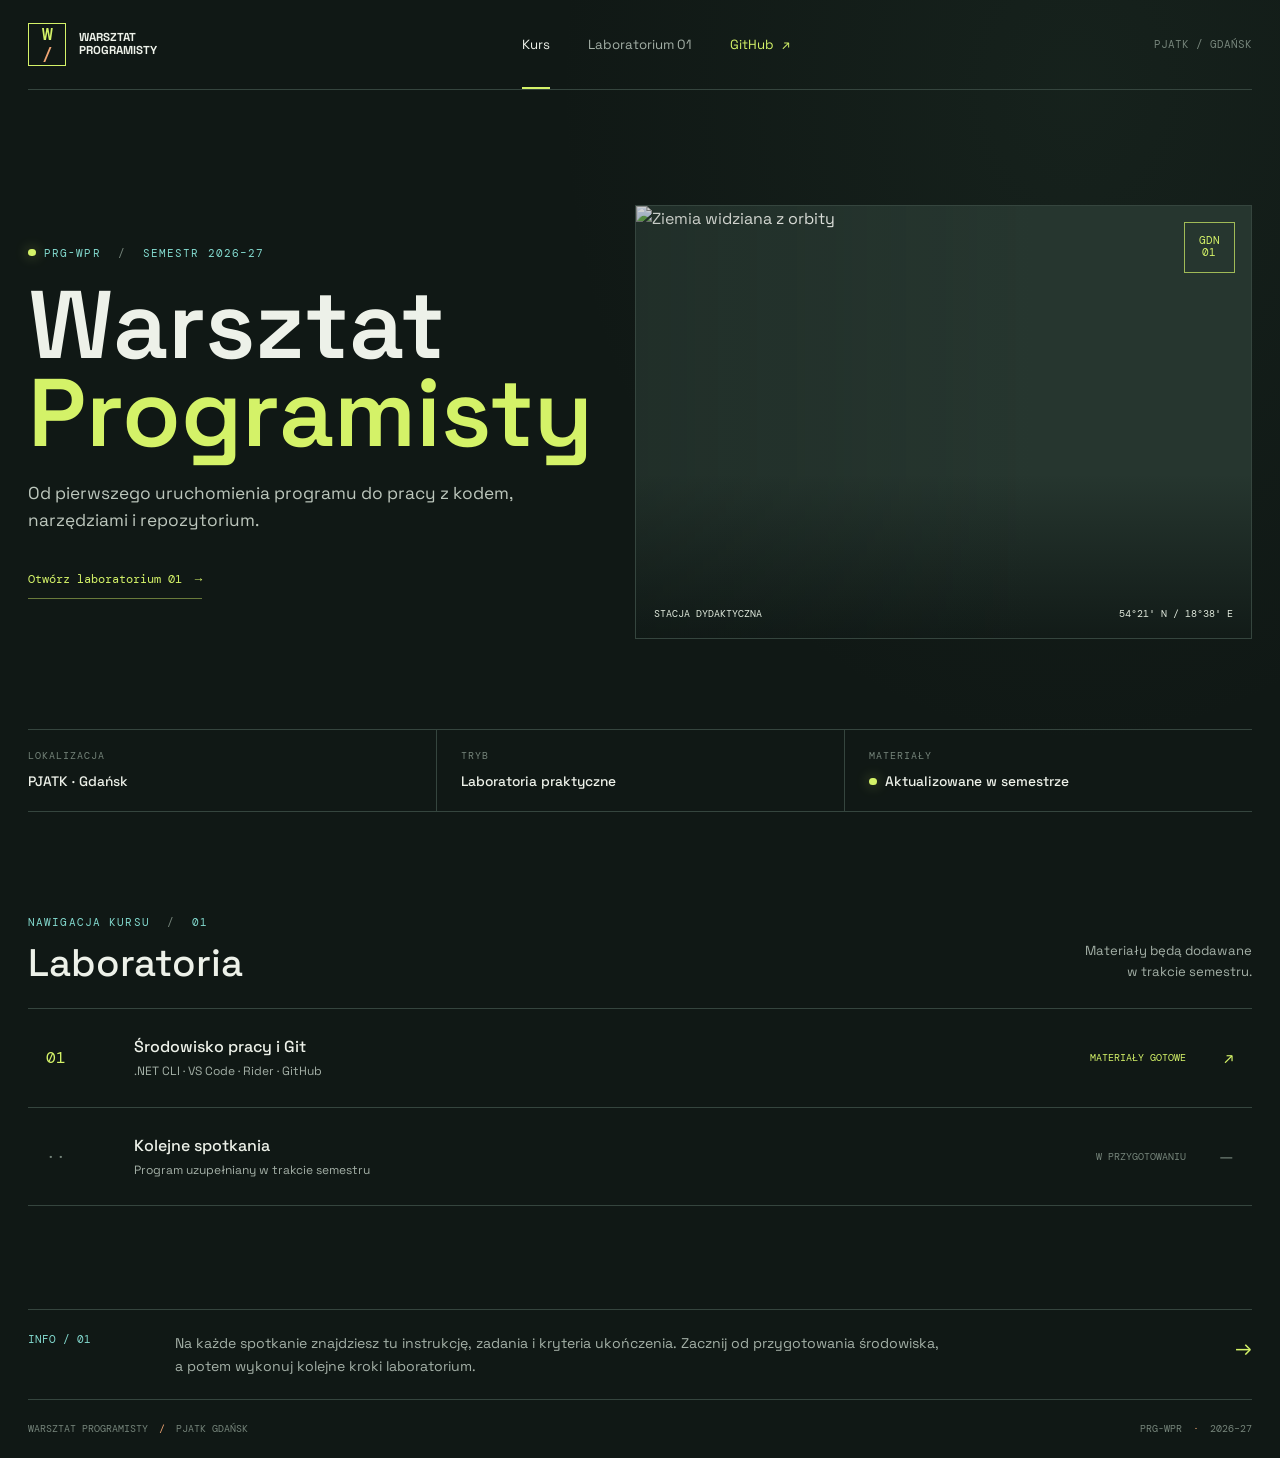
==== site/index.html @ f2f9df4e "warp init" ====
<!doctype html>
<html lang="pl">
<head>
  <meta charset="utf-8">
  <meta name="viewport" content="width=device-width, initial-scale=1">
  <meta name="theme-color" content="#101815">
  <meta name="description" content="Materiały i zadania z przedmiotu Warsztat Programisty na PJATK w Gdańsku.">
  <title>Warsztat Programisty | PJATK Gdańsk</title>
  <link rel="preconnect" href="https://fonts.googleapis.com">
  <link rel="preconnect" href="https://fonts.gstatic.com" crossorigin>
  <link href="https://fonts.googleapis.com/css2?family=DM+Mono:wght@400;500&family=Space+Grotesk:wght@400;500;600;700&display=swap" rel="stylesheet">
  <link rel="stylesheet" href="assets/css/styles.css">
</head>
<body>
  <a class="skip-link" href="#main">Przejdź do treści</a>
  <header class="site-header">
    <a class="wordmark" href="index.html" aria-label="Warsztat Programisty, strona główna">
      <span class="wordmark-symbol" aria-hidden="true">W<span>/</span></span>
      <span>WARSZTAT<br>PROGRAMISTY</span>
    </a>
    <nav class="site-nav" aria-label="Nawigacja główna">
      <a class="nav-link is-current" href="index.html" aria-current="page">Kurs</a>
      <a class="nav-link" href="laboratoria/lab-01.html">Laboratorium 01</a>
      <a class="nav-external" href="https://github.com/" target="_blank" rel="noreferrer">GitHub <span aria-hidden="true">↗</span></a>
    </nav>
    <span class="header-code">PJATK / GDAŃSK</span>
  </header>

  <main id="main">
    <section class="course-intro" aria-labelledby="course-title">
      <div class="intro-copy">
        <p class="eyebrow"><span class="live-dot" aria-hidden="true"></span> PRG-WPR <span class="eyebrow-divider">/</span> SEMESTR 2026–27</p>
        <h1 id="course-title">Warsztat<br><span>Programisty</span></h1>
        <p class="intro-lede">Od pierwszego uruchomienia programu do pracy z kodem, narzędziami i repozytorium.</p>
        <a class="text-link" href="laboratoria/lab-01.html">Otwórz laboratorium 01 <span aria-hidden="true">→</span></a>
      </div>
      <figure class="orbit-visual">
        <img src="https://images.unsplash.com/photo-1446776811953-b23d57bd21aa?auto=format&amp;fit=crop&amp;w=1400&amp;q=85" alt="Ziemia widziana z orbity">
        <figcaption><span>STACJA DYDAKTYCZNA</span><span>54°21' N / 18°38' E</span></figcaption>
        <span class="visual-stamp" aria-hidden="true">GDN<br>01</span>
      </figure>
    </section>

    <section class="status-bar" aria-label="Informacje o kursie">
      <div><span class="data-label">LOKALIZACJA</span><strong>PJATK · Gdańsk</strong></div>
      <div><span class="data-label">TRYB</span><strong>Laboratoria praktyczne</strong></div>
      <div><span class="data-label">MATERIAŁY</span><strong><span class="status-mark" aria-hidden="true"></span> Aktualizowane w semestrze</strong></div>
    </section>

    <section class="lab-index" aria-labelledby="labs-title">
      <div class="section-heading">
        <div>
          <p class="eyebrow">NAWIGACJA KURSU <span class="eyebrow-divider">/</span> 01</p>
          <h2 id="labs-title">Laboratoria</h2>
        </div>
        <p class="section-note">Materiały będą dodawane<br>w trakcie semestru.</p>
      </div>
      <a class="lab-row" href="laboratoria/lab-01.html">
        <span class="lab-number">01</span>
        <span class="lab-name"><strong>Środowisko pracy i Git</strong><small>.NET CLI · VS Code · Rider · GitHub</small></span>
        <span class="lab-state">MATERIAŁY GOTOWE</span>
        <span class="lab-arrow" aria-hidden="true">↗</span>
      </a>
      <div class="lab-row is-pending" aria-label="Kolejne laboratoria zostaną dodane w trakcie semestru">
        <span class="lab-number">··</span>
        <span class="lab-name"><strong>Kolejne spotkania</strong><small>Program uzupełniany w trakcie semestru</small></span>
        <span class="lab-state">W PRZYGOTOWANIU</span>
        <span class="lab-arrow" aria-hidden="true">—</span>
      </div>
    </section>

    <section class="course-note" aria-label="Informacja o materiałach">
      <span class="note-index">INFO / 01</span>
      <p>Na każde spotkanie znajdziesz tu instrukcję, zadania i kryteria ukończenia. Zacznij od przygotowania środowiska, a potem wykonuj kolejne kroki laboratorium.</p>
      <a href="laboratoria/lab-01.html" aria-label="Przejdź do materiałów pierwszego laboratorium">→</a>
    </section>
  </main>

  <footer class="site-footer">
    <span>WARSZTAT PROGRAMISTY <span class="footer-slash">/</span> PJATK GDAŃSK</span>
    <span>PRG-WPR <span class="footer-slash">·</span> 2026–27</span>
  </footer>
</body>
</html>
---- site/assets/css/styles.css ----
:root {
  color-scheme: dark;
  --ink: #101815;
  --panel: #17221e;
  --line: #35453e;
  --text: #edf1e9;
  --muted: #a4b0a7;
  --soft: #75847a;
  --acid: #d4f268;
  --cyan: #82d9ce;
  --orange: #f0a574;
  --display: "Space Grotesk", "Arial Narrow", sans-serif;
  --body: "Space Grotesk", "Segoe UI", sans-serif;
  --mono: "DM Mono", "Cascadia Mono", Consolas, monospace;
  font-family: var(--body);
  font-synthesis: none;
  text-rendering: optimizeLegibility;
  background: var(--ink);
  color: var(--text);
}
* { box-sizing: border-box; }
html { min-width: 320px; scroll-behavior: smooth; }
body { min-height: 100vh; margin: 0; background-color: var(--ink); background-image: radial-gradient(ellipse at 84% 6%, rgb(62 98 77 / 13%), transparent 34%), linear-gradient(90deg, transparent 49.95%, rgb(210 240 224 / 3%) 50%, transparent 50.05%); background-size: auto, 5.5rem 5.5rem; color: var(--text); line-height: 1.6; }
a { color: inherit; text-underline-offset: 0.2em; }
a:hover { color: var(--acid); }
:focus-visible { outline: 2px solid var(--acid); outline-offset: 4px; }
::selection { background: var(--acid); color: var(--ink); }
code, pre, .eyebrow, .data-label, .header-code, .lab-state, .prep-index, .note-index, .block-number, .step-number, .wordmark-symbol { font-family: var(--mono); }
.skip-link { position: fixed; z-index: 10; top: 0.75rem; left: 0.75rem; transform: translateY(-160%); padding: 0.7rem 1rem; background: var(--acid); color: var(--ink); }
.skip-link:focus { transform: translateY(0); }
.site-header, main, .site-footer { width: min(100% - 3.5rem, 82rem); margin-inline: auto; }
.site-header { min-height: 5.6rem; display: flex; align-items: center; justify-content: space-between; gap: 2rem; border-bottom: 1px solid var(--line); }
.wordmark { display: inline-flex; align-items: center; gap: 0.8rem; text-decoration: none; font-size: 0.72rem; font-weight: 700; line-height: 1.15; }
.wordmark-symbol { display: grid; place-items: center; width: 2.4rem; aspect-ratio: 1; border: 1px solid var(--acid); color: var(--acid); font-size: 1.1rem; }
.wordmark-symbol span { color: var(--orange); }
.site-nav { display: flex; align-items: center; gap: clamp(1rem, 3vw, 2.8rem); height: 100%; }
.nav-link, .nav-external { position: relative; display: inline-flex; align-items: center; gap: 0.45rem; min-height: 2.75rem; color: var(--muted); font-size: 0.83rem; text-decoration: none; }
.nav-link:hover, .nav-external:hover, .nav-link.is-current { color: var(--text); }
.nav-link.is-current::after { position: absolute; right: 0; bottom: -1.42rem; left: 0; height: 2px; background: var(--acid); content: ""; }
.nav-external { color: var(--acid); }
.header-code { color: var(--soft); font-size: 0.68rem; }
.course-intro { display: grid; grid-template-columns: minmax(18rem, 0.9fr) minmax(25rem, 1.1fr); align-items: center; gap: clamp(2.5rem, 8vw, 8rem); padding-block: clamp(4.5rem, 9vw, 8.5rem) clamp(3.5rem, 7vw, 6.5rem); }
.eyebrow { margin: 0 0 1.1rem; color: var(--cyan); font-size: 0.7rem; letter-spacing: 0.1em; line-height: 1.6; }
.live-dot, .status-mark { display: inline-block; width: 0.48rem; height: 0.48rem; border-radius: 50%; background: var(--acid); box-shadow: 0 0 0.8rem rgb(212 242 104 / 45%); vertical-align: 0.04rem; }
.eyebrow-divider { padding-inline: 0.55rem; color: var(--soft); }
h1, h2, h3, h4, p { margin-top: 0; }
h1, h2, h3, h4 { font-family: var(--display); }
.course-intro h1, .lab-hero h1 { margin-bottom: 1.4rem; font-size: clamp(3.3rem, 7.5vw, 6.4rem); font-weight: 600; line-height: 0.92; letter-spacing: 0; }
.course-intro h1 span, .lab-hero h1 span { color: var(--acid); }
.intro-lede { max-width: 31rem; margin-bottom: 1.7rem; color: #bdc7bd; font-size: 1.08rem; }
.text-link { display: inline-flex; align-items: center; gap: 0.8rem; padding-block: 0.5rem; color: var(--acid); font-family: var(--mono); font-size: 0.78rem; text-decoration: none; border-bottom: 1px solid rgb(212 242 104 / 45%); }
.orbit-visual { position: relative; min-width: 0; margin: 0; aspect-ratio: 1.42; overflow: hidden; border: 1px solid var(--line); background: #26362f; }
.orbit-visual::after { position: absolute; inset: 0; background: linear-gradient(90deg, rgb(11 18 16 / 20%), transparent 65%), linear-gradient(0deg, rgb(11 18 16 / 75%), transparent 38%); content: ""; pointer-events: none; }
.orbit-visual img { width: 100%; height: 100%; object-fit: cover; object-position: center 55%; filter: saturate(0.72) contrast(1.05); }
.orbit-visual figcaption { position: absolute; z-index: 1; right: 1.1rem; bottom: 1rem; left: 1.1rem; display: flex; justify-content: space-between; gap: 1rem; color: #e0e9dc; font-family: var(--mono); font-size: 0.62rem; }
.visual-stamp { position: absolute; z-index: 1; top: 1rem; right: 1rem; display: grid; place-items: center; width: 3.2rem; aspect-ratio: 1; border: 1px solid rgb(212 242 104 / 70%); color: var(--acid); font-family: var(--mono); font-size: 0.66rem; line-height: 1.2; text-align: center; }
.status-bar { display: grid; grid-template-columns: repeat(3, 1fr); border-block: 1px solid var(--line); }
.status-bar > div { display: grid; gap: 0.38rem; padding: 1.15rem 1.5rem 1.15rem 0; }
.status-bar > div + div { padding-left: 1.5rem; border-left: 1px solid var(--line); }
.data-label { color: var(--soft); font-size: 0.63rem; letter-spacing: 0.1em; }
.status-bar strong { display: flex; align-items: center; gap: 0.5rem; font-size: 0.86rem; font-weight: 500; }
.lab-index { padding-block: clamp(4rem, 8vw, 7rem); }
.section-heading { display: flex; align-items: end; justify-content: space-between; gap: 2rem; margin-bottom: 1.5rem; }
.section-heading .eyebrow { margin-bottom: 0.55rem; }
.section-heading h2, .block-heading h2 { margin-bottom: 0; font-size: clamp(1.8rem, 3vw, 2.55rem); font-weight: 500; line-height: 1.12; }
.section-note { margin-bottom: 0.15rem; color: var(--muted); font-size: 0.82rem; text-align: right; }
.lab-row { display: grid; grid-template-columns: 4.5rem minmax(0, 1fr) auto 2rem; align-items: center; gap: 1rem; min-height: 6.2rem; padding: 1rem 1.15rem; border-top: 1px solid var(--line); text-decoration: none; transition: background-color 180ms ease, padding 180ms ease; }
.lab-row:hover { padding-inline: 1.4rem; background: var(--panel); }
.lab-number { color: var(--acid); font-family: var(--mono); }
.lab-name { display: grid; gap: 0.15rem; }
.lab-name strong { font-size: 1rem; font-weight: 500; }
.lab-name small { color: var(--muted); font-size: 0.75rem; }
.lab-state { color: var(--acid); font-size: 0.61rem; }
.lab-arrow { color: var(--acid); text-align: right; }
.lab-row.is-pending { cursor: default; border-bottom: 1px solid var(--line); }
.lab-row.is-pending .lab-number, .lab-row.is-pending .lab-state, .lab-row.is-pending .lab-arrow { color: var(--soft); }
.lab-row.is-pending:hover { padding-inline: 1.15rem; background: transparent; }
.course-note { display: grid; grid-template-columns: 8rem minmax(0, 1fr) 2rem; align-items: start; gap: 1.2rem; padding: 1.4rem 0; border-top: 1px solid var(--line); color: var(--muted); }
.course-note p { max-width: 48rem; margin: 0; font-size: 0.88rem; }
.course-note > a { color: var(--acid); font-size: 1.3rem; text-decoration: none; text-align: right; }
.note-index { color: var(--cyan); font-size: 0.66rem; }
.site-footer { display: flex; justify-content: space-between; gap: 1rem; padding-block: 1.3rem; border-top: 1px solid var(--line); color: var(--soft); font-family: var(--mono); font-size: 0.62rem; }
.site-footer a { color: inherit; text-decoration: none; }
.footer-slash { padding-inline: 0.3rem; color: var(--orange); }
.lab-page { max-width: 72rem; }
.breadcrumbs { display: flex; gap: 0.7rem; padding-top: 1.6rem; color: var(--soft); font-family: var(--mono); font-size: 0.68rem; }
.breadcrumbs a { color: var(--muted); text-decoration: none; }
.breadcrumbs [aria-current] { color: var(--text); }
.lab-hero { display: grid; grid-template-columns: minmax(0, 1fr) 17rem; align-items: end; gap: 3rem; padding-block: 4.8rem 3.4rem; border-bottom: 1px solid var(--line); }
.lab-hero h1 { margin-bottom: 1rem; font-size: clamp(3rem, 6vw, 5.3rem); }
.lab-hero .intro-lede { margin-bottom: 0; }
.lab-readout { display: grid; gap: 0.45rem; padding: 1.15rem; border: 1px solid var(--line); background: rgb(23 34 30 / 70%); }
.lab-readout strong { font-size: 0.86rem; font-weight: 500; }
.readout-rule { height: 1px; margin-block: 0.5rem; background: var(--line); }
.section-block { padding-block: 3.2rem; border-bottom: 1px solid var(--line); }
.block-heading { display: grid; grid-template-columns: 3rem minmax(0, 1fr); gap: 0.8rem; align-items: start; margin-bottom: 1.8rem; }
.block-number { padding-top: 0.24rem; color: var(--acid); font-size: 0.77rem; }
.block-heading .eyebrow { margin-bottom: 0.4rem; }
.block-heading h2 { font-size: clamp(1.55rem, 3vw, 2.15rem); }
.outcome-list { display: grid; grid-template-columns: repeat(2, 1fr); margin: 0; padding: 0; list-style: none; }
.outcome-list li { position: relative; padding: 0.9rem 1rem 0.9rem 1.8rem; border-top: 1px solid var(--line); color: #c4cdc4; font-size: 0.88rem; }
.outcome-list li::before { position: absolute; left: 0.15rem; color: var(--acid); font-family: var(--mono); content: "+"; }
.prep-grid { display: grid; grid-template-columns: repeat(3, minmax(0, 1fr)); border-block: 1px solid var(--line); }
.prep-item { min-width: 0; padding: 1.2rem; }
.prep-item:first-child { padding-left: 0; }
.prep-item + .prep-item { border-left: 1px solid var(--line); }
.prep-index { color: var(--cyan); font-size: 0.65rem; }
.prep-item h3 { margin: 0.7rem 0 0.5rem; font-size: 1.15rem; font-weight: 500; }
.prep-item p { min-height: 4.1rem; margin-bottom: 0.75rem; color: var(--muted); font-size: 0.8rem; }
.small-link { display: block; width: fit-content; margin-top: 0.35rem; color: var(--acid); font-family: var(--mono); font-size: 0.68rem; text-decoration: none; }
.small-link span { color: var(--orange); }
.code-block { overflow-x: auto; margin: 1rem 0; padding: 1rem 1.15rem; border-left: 2px solid var(--cyan); background: #0b110e; color: #dce9d7; font-family: var(--mono); font-size: 0.78rem; line-height: 1.8; }
.code-block code { white-space: pre; }
.expected-result { display: flex; align-items: baseline; gap: 0.65rem; margin: 0.8rem 0 0; color: var(--muted); font-size: 0.81rem; }
.expected-result code { color: var(--acid); }
.result-mark { color: var(--acid); font-family: var(--mono); }
.lesson-step { padding-block: 1.8rem 2.2rem; border-top: 1px solid var(--line); }
.lesson-step:first-of-type { border-top: 0; }
.step-heading { display: grid; grid-template-columns: 2.6rem minmax(0, 1fr); gap: 0.85rem; align-items: start; margin-bottom: 1rem; }
.step-number { display: grid; place-items: center; width: 2rem; aspect-ratio: 1; border: 1px solid var(--line); color: var(--acid); font-size: 0.7rem; }
.step-heading .eyebrow { margin-bottom: 0.2rem; }
.step-heading h3 { margin-bottom: 0; font-size: 1.3rem; font-weight: 500; }
.lesson-step > p, .lesson-step > ol { max-width: 59rem; margin-left: 3.45rem; color: #c4cdc4; font-size: 0.88rem; }
.lesson-step > .code-block { margin-left: 3.45rem; }
.lesson-step code, .expected-result code, .git-glossary code { color: var(--cyan); font-size: 0.92em; }
.editor-columns { display: grid; grid-template-columns: repeat(2, minmax(0, 1fr)); gap: 1.5rem; margin: 1rem 0 1.3rem 3.45rem; }
.editor-columns > div { padding: 1rem 1.1rem; border: 1px solid var(--line); background: rgb(23 34 30 / 55%); }
.editor-columns h4 { margin-bottom: 0.5rem; color: var(--acid); font-size: 1rem; font-weight: 500; }
.editor-columns p { margin-bottom: 0.65rem; color: var(--muted); font-size: 0.81rem; }
.editor-columns a { overflow-wrap: anywhere; }
.comparison-prompt { display: grid; grid-template-columns: 7rem 1fr; gap: 0.8rem; margin-left: 3.45rem; padding: 1rem 0; border-block: 1px solid var(--line); }
.comparison-prompt .data-label { color: var(--orange); }
.comparison-prompt p { margin: 0; color: var(--muted); font-size: 0.82rem; }
.instruction-list { padding-left: 1.3rem; }
.instruction-list li { padding: 0.35rem 0 0.35rem 0.3rem; }
.instruction-list li::marker { color: var(--acid); font-family: var(--mono); }
.instruction-list a { color: var(--cyan); }
.safety-note { margin: 1.2rem 0 0 3.45rem; padding: 1rem 1.1rem; border-left: 2px solid var(--orange); background: rgb(240 165 116 / 7%); }
.safety-note strong { color: var(--orange); font-size: 0.82rem; font-weight: 500; }
.safety-note p { margin: 0.35rem 0 0; color: var(--muted); font-size: 0.8rem; }
.command-key { display: grid; grid-template-columns: repeat(3, 1fr); margin: 1.3rem 0 0 3.45rem; border-block: 1px solid var(--line); }
.command-key p { display: grid; gap: 0.3rem; margin: 0; padding: 0.8rem 0.9rem; }
.command-key p:first-child { padding-left: 0; }
.command-key p + p { border-left: 1px solid var(--line); }
.command-key code { color: var(--acid); font-size: 0.78rem; }
.command-key span { color: var(--muted); font-size: 0.72rem; }
.git-glossary { margin: 0 0 0 3.8rem; border-top: 1px solid var(--line); }
.git-glossary > div { display: grid; grid-template-columns: minmax(9rem, 0.35fr) minmax(0, 1fr); gap: 1.5rem; padding: 0.8rem 0; border-bottom: 1px solid var(--line); }
.git-glossary dt { font-family: var(--mono); font-size: 0.78rem; }
.git-glossary dt code { color: var(--acid); }
.git-glossary dd { margin: 0; color: var(--muted); font-size: 0.81rem; }
.assignment-lede { margin: -0.5rem 0 1.3rem 3.8rem; color: var(--muted); font-size: 0.88rem; }
.checklist { display: grid; grid-template-columns: repeat(2, 1fr); margin: 0 0 0 3.8rem; padding: 0; list-style: none; border-top: 1px solid var(--line); }
.checklist li { display: grid; grid-template-columns: 1.2rem 1fr; gap: 0.7rem; padding: 0.9rem 1rem 0.9rem 0; border-bottom: 1px solid var(--line); color: #c4cdc4; font-size: 0.8rem; }
.check-box { width: 0.9rem; aspect-ratio: 1; margin-top: 0.2rem; border: 1px solid var(--soft); }
.extension-task { margin: 1.5rem 0 0 3.8rem; padding: 1rem 1.1rem; border: 1px solid var(--line); background: var(--panel); }
.extension-task .data-label { color: var(--orange); }
.extension-task p { margin: 0.45rem 0 0; color: var(--muted); font-size: 0.82rem; }
.extension-task code { color: var(--cyan); }
.troubleshooting details { border-top: 1px solid var(--line); }
.troubleshooting details:last-child { border-bottom: 1px solid var(--line); }
.troubleshooting summary { padding: 0.85rem 0; color: var(--text); font-size: 0.86rem; cursor: pointer; }
.troubleshooting summary::marker { color: var(--acid); }
.troubleshooting details p { max-width: 58rem; margin: -0.2rem 0 1rem; color: var(--muted); font-size: 0.82rem; }
.next-step { display: grid; grid-template-columns: 12rem 1fr auto; align-items: center; gap: 1rem; padding-block: 2rem; }
.next-step p { margin: 0; color: var(--muted); font-size: 0.88rem; }
.next-step a { color: var(--acid); font-family: var(--mono); font-size: 0.72rem; text-decoration: none; }
@media (max-width: 760px) {
  .site-header, main, .site-footer { width: min(100% - 2rem, 82rem); }
  .site-header { min-height: 4.8rem; gap: 1rem; }
  .header-code { display: none; }
  .site-nav { gap: 1rem; }
  .nav-link, .nav-external { font-size: 0.75rem; }
  .nav-link.is-current::after { bottom: -1.13rem; }
  .course-intro { grid-template-columns: 1fr; gap: 2.3rem; padding-block: 4rem 3rem; }
  .course-intro h1 { font-size: clamp(3.3rem, 13vw, 5.5rem); }
  .orbit-visual { width: 100%; aspect-ratio: 1.65; }
  .lab-hero { grid-template-columns: 1fr; gap: 1.8rem; padding-top: 3.4rem; }
  .lab-readout { grid-template-columns: 1fr 1fr; align-items: center; }
  .readout-rule { display: none; }
  .prep-grid { grid-template-columns: 1fr; }
  .prep-item, .prep-item:first-child { padding: 1rem 0; }
  .prep-item + .prep-item { border-top: 1px solid var(--line); border-left: 0; }
  .prep-item p { min-height: 0; }
}
@media (max-width: 520px) {
  .site-header, main, .site-footer { width: min(100% - 1.4rem, 82rem); }
  .site-header { min-height: 4.4rem; }
  .wordmark { gap: 0.5rem; font-size: 0.58rem; }
  .wordmark-symbol { width: 1.9rem; font-size: 0.95rem; }
  .site-nav { gap: 0.7rem; }
  .nav-link, .nav-external { min-height: 2.5rem; font-size: 0.68rem; }
  .nav-link.is-current::after { bottom: -0.96rem; }
  .nav-external { display: none; }
  .course-intro { padding-top: 3.3rem; }
  .course-intro h1, .lab-hero h1 { font-size: clamp(2.8rem, 14vw, 4.1rem); }
  .intro-lede { font-size: 0.98rem; }
  .orbit-visual { aspect-ratio: 1.2; }
  .orbit-visual figcaption { flex-direction: column; gap: 0.2rem; font-size: 0.56rem; }
  .status-bar { grid-template-columns: 1fr; }
  .status-bar > div, .status-bar > div + div { padding: 0.8rem 0; border-left: 0; }
  .status-bar > div + div { border-top: 1px solid var(--line); }
  .section-heading { align-items: start; }
  .section-note { font-size: 0.72rem; }
  .lab-row { grid-template-columns: 2rem minmax(0, 1fr) 1.2rem; gap: 0.6rem; padding-inline: 0.4rem; }
  .lab-row:hover, .lab-row.is-pending:hover { padding-inline: 0.4rem; }
  .lab-state { grid-column: 2; grid-row: 2; font-size: 0.55rem; }
  .lab-arrow { grid-column: 3; grid-row: 1 / span 2; }
  .lab-name small { font-size: 0.68rem; }
  .course-note { grid-template-columns: 1fr 1.5rem; gap: 0.5rem; }
  .course-note p { grid-column: 1; grid-row: 2; }
  .course-note > a { grid-column: 2; grid-row: 1 / span 2; }
  .site-footer { flex-direction: column; font-size: 0.57rem; }
  .lab-hero { padding-block: 3rem 2rem; }
  .lab-readout { gap: 0.35rem; padding: 0.85rem; }
  .lab-readout strong { font-size: 0.76rem; }
  .section-block { padding-block: 2.4rem; }
  .block-heading { grid-template-columns: 2rem minmax(0, 1fr); gap: 0.5rem; }
  .block-heading h2 { font-size: 1.5rem; }
  .outcome-list { grid-template-columns: 1fr; }
  .lesson-step > p, .lesson-step > ol, .lesson-step > .code-block, .editor-columns, .comparison-prompt, .safety-note, .git-glossary, .assignment-lede, .checklist, .extension-task { margin-left: 0; }
  .lesson-step > p, .lesson-step > ol { font-size: 0.82rem; }
  .editor-columns { grid-template-columns: 1fr; gap: 0.7rem; }
  .comparison-prompt { grid-template-columns: 1fr; gap: 0.4rem; }
  .git-glossary > div { grid-template-columns: 1fr; gap: 0.3rem; }
  .checklist { grid-template-columns: 1fr; }
  .next-step { grid-template-columns: 1fr auto; }
  .next-step .note-index { grid-column: 1 / -1; }
}
@media (prefers-reduced-motion: reduce) {
  *, *::before, *::after { scroll-behavior: auto !important; transition-duration: 0.01ms !important; animation-duration: 0.01ms !important; animation-iteration-count: 1 !important; }
}
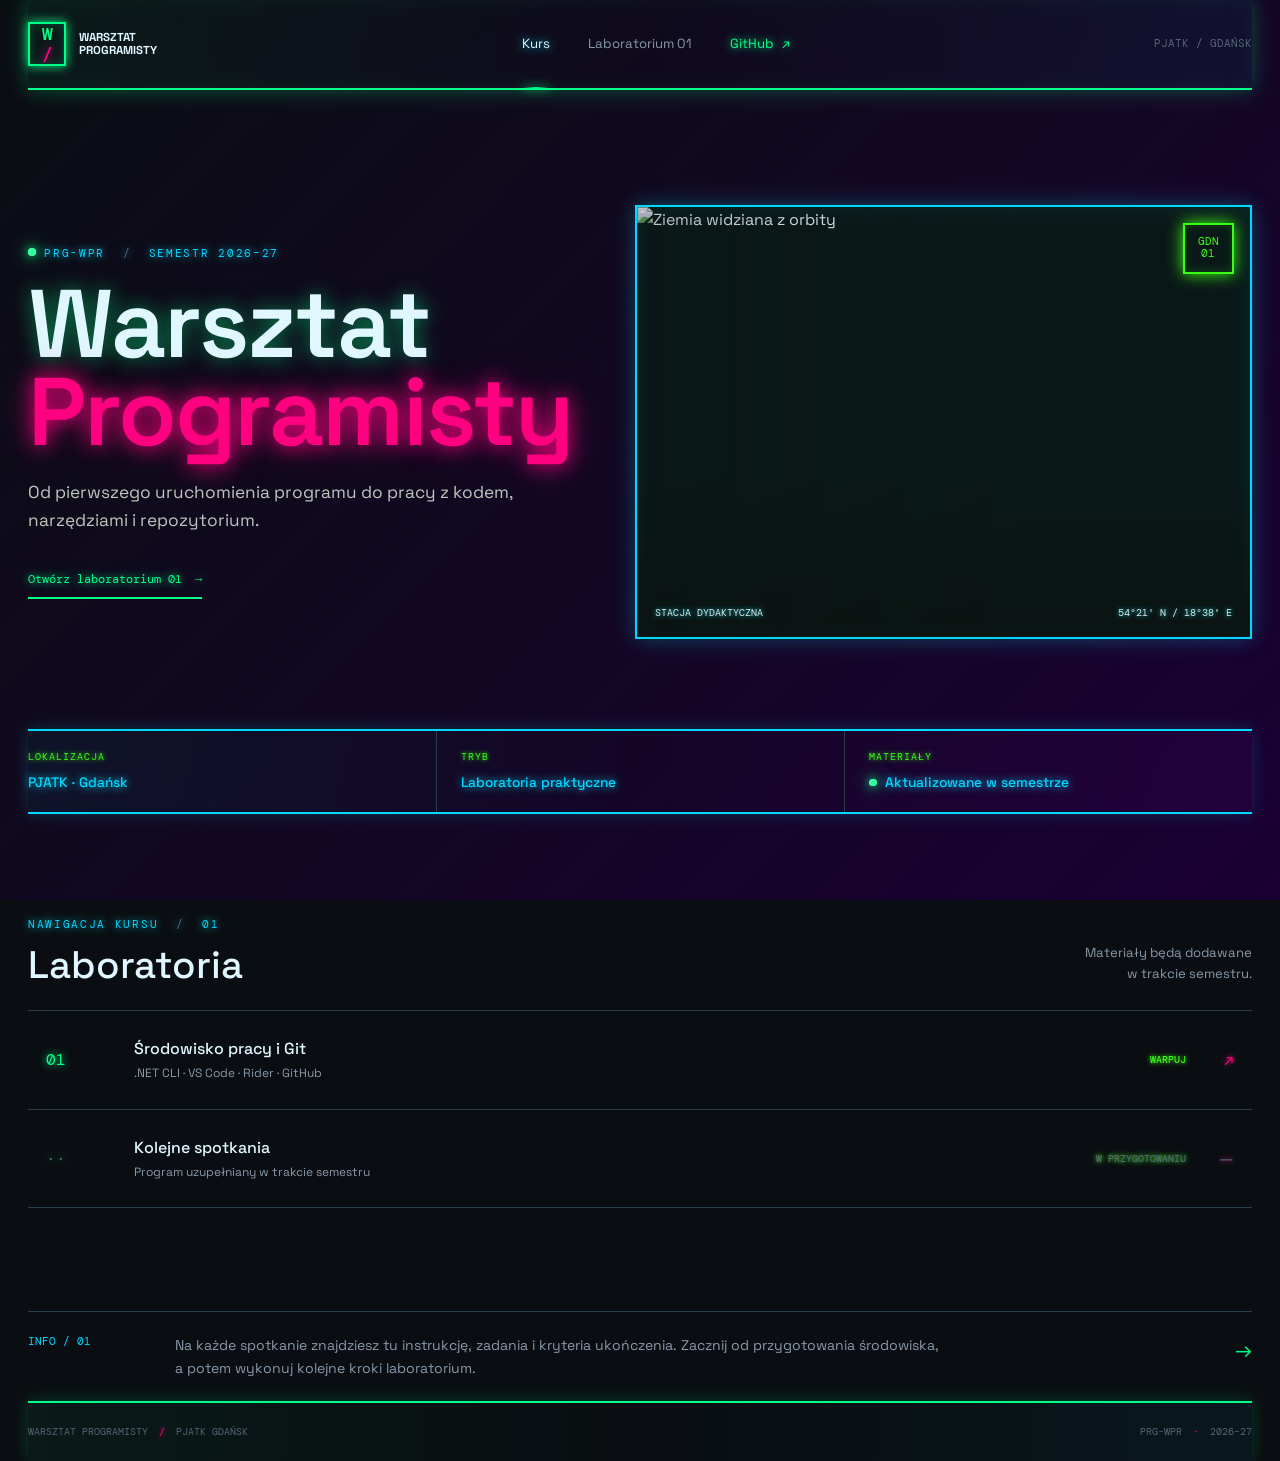
==== commit 76f81dee: "warp init" ====
--- a/site/index.html
+++ b/site/index.html
@@ -58,7 +58,7 @@
       <a class="lab-row" href="laboratoria/lab-01.html">
         <span class="lab-number">01</span>
         <span class="lab-name"><strong>Środowisko pracy i Git</strong><small>.NET CLI · VS Code · Rider · GitHub</small></span>
-        <span class="lab-state">MATERIAŁY GOTOWE</span>
+        <span class="lab-state">WARPUJ</span>
         <span class="lab-arrow" aria-hidden="true">↗</span>
       </a>
       <div class="lab-row is-pending" aria-label="Kolejne laboratoria zostaną dodane w trakcie semestru">
--- a/site/assets/css/styles.css
+++ b/site/assets/css/styles.css
@@ -1,14 +1,17 @@
 :root {
   color-scheme: dark;
-  --ink: #101815;
-  --panel: #17221e;
-  --line: #35453e;
-  --text: #edf1e9;
-  --muted: #a4b0a7;
-  --soft: #75847a;
-  --acid: #d4f268;
-  --cyan: #82d9ce;
-  --orange: #f0a574;
+  --ink: #0a0e12;
+  --panel: #1a1f2e;
+  --line: #2a3f4a;
+  --text: #e0f7ff;
+  --muted: #8899aa;
+  --soft: #556677;
+  --acid: #00ff88;
+  --cyan: #00d9ff;
+  --orange: #ff6b35;
+  --neon-purple: #d600ff;
+  --neon-pink: #ff0080;
+  --neon-lime: #39ff14;
   --display: "Space Grotesk", "Arial Narrow", sans-serif;
   --body: "Space Grotesk", "Segoe UI", sans-serif;
   --mono: "DM Mono", "Cascadia Mono", Consolas, monospace;
@@ -18,60 +21,256 @@
   background: var(--ink);
   color: var(--text);
 }
+
+@keyframes glow-pulse {
+  0%, 100% { text-shadow: 0 0 10px var(--acid), 0 0 20px var(--acid); }
+  50% { text-shadow: 0 0 20px var(--acid), 0 0 40px var(--acid); }
+}
+
+@keyframes scan-lines {
+  0% { transform: translateY(-100%); }
+  100% { transform: translateY(100%); }
+}
+
+@keyframes float {
+  0%, 100% { transform: translateY(0px); }
+  50% { transform: translateY(-10px); }
+}
+
+@keyframes neon-flicker {
+  0%, 100% { text-shadow: 0 0 10px var(--cyan), 0 0 20px var(--cyan); }
+  50% { text-shadow: 0 0 5px var(--cyan), 0 0 10px var(--cyan); }
+}
 * { box-sizing: border-box; }
 html { min-width: 320px; scroll-behavior: smooth; }
-body { min-height: 100vh; margin: 0; background-color: var(--ink); background-image: radial-gradient(ellipse at 84% 6%, rgb(62 98 77 / 13%), transparent 34%), linear-gradient(90deg, transparent 49.95%, rgb(210 240 224 / 3%) 50%, transparent 50.05%); background-size: auto, 5.5rem 5.5rem; color: var(--text); line-height: 1.6; }
-a { color: inherit; text-underline-offset: 0.2em; }
-a:hover { color: var(--acid); }
-:focus-visible { outline: 2px solid var(--acid); outline-offset: 4px; }
-::selection { background: var(--acid); color: var(--ink); }
+body {
+  min-height: 100vh;
+  margin: 0;
+  background: linear-gradient(135deg, #0a0e12 0%, #1a0033 25%, #001a33 50%, #0a0e12 75%, #0a0e12 100%);
+  background-size: 400% 400%;
+  animation: gradient-shift 15s ease infinite;
+  background-attachment: fixed;
+  color: var(--text);
+  line-height: 1.6;
+  position: relative;
+  overflow-x: hidden;
+}
+
+body::before {
+  content: "";
+  position: fixed;
+  top: 0;
+  left: 0;
+  width: 100%;
+  height: 100%;
+  background: repeating-linear-gradient(
+    0deg,
+    rgba(0, 255, 136, 0.03) 0px,
+    rgba(0, 255, 136, 0.03) 1px,
+    transparent 1px,
+    transparent 2px
+  );
+  pointer-events: none;
+  z-index: -1;
+}
+
+@keyframes gradient-shift {
+  0% { background-position: 0% 50%; }
+  50% { background-position: 100% 50%; }
+  100% { background-position: 0% 50%; }
+}
+a { color: inherit; text-underline-offset: 0.2em; transition: all 300ms ease; }
+a:hover { color: var(--acid); text-shadow: 0 0 10px var(--acid), 0 0 20px var(--acid); }
+:focus-visible { outline: 2px solid var(--acid); outline-offset: 4px; box-shadow: 0 0 10px var(--acid); }
+::selection { background: var(--neon-purple); color: var(--text); }
 code, pre, .eyebrow, .data-label, .header-code, .lab-state, .prep-index, .note-index, .block-number, .step-number, .wordmark-symbol { font-family: var(--mono); }
 .skip-link { position: fixed; z-index: 10; top: 0.75rem; left: 0.75rem; transform: translateY(-160%); padding: 0.7rem 1rem; background: var(--acid); color: var(--ink); }
 .skip-link:focus { transform: translateY(0); }
 .site-header, main, .site-footer { width: min(100% - 3.5rem, 82rem); margin-inline: auto; }
-.site-header { min-height: 5.6rem; display: flex; align-items: center; justify-content: space-between; gap: 2rem; border-bottom: 1px solid var(--line); }
+.site-header {
+  min-height: 5.6rem;
+  display: flex;
+  align-items: center;
+  justify-content: space-between;
+  gap: 2rem;
+  border-bottom: 2px solid var(--acid);
+  box-shadow: 0 0 20px rgba(0, 255, 136, 0.3), inset 0 0 20px rgba(0, 255, 136, 0.05);
+  position: relative;
+  background: linear-gradient(90deg, rgba(0, 255, 136, 0.05) 0%, transparent 50%, rgba(0, 217, 255, 0.05) 100%);
+}
 .wordmark { display: inline-flex; align-items: center; gap: 0.8rem; text-decoration: none; font-size: 0.72rem; font-weight: 700; line-height: 1.15; }
-.wordmark-symbol { display: grid; place-items: center; width: 2.4rem; aspect-ratio: 1; border: 1px solid var(--acid); color: var(--acid); font-size: 1.1rem; }
-.wordmark-symbol span { color: var(--orange); }
+.wordmark-symbol {
+  display: grid;
+  place-items: center;
+  width: 2.4rem;
+  aspect-ratio: 1;
+  border: 2px solid var(--acid);
+  color: var(--acid);
+  font-size: 1.1rem;
+  box-shadow: 0 0 10px var(--acid), inset 0 0 10px rgba(0, 255, 136, 0.2);
+  transition: all 300ms ease;
+}
+.wordmark-symbol:hover { box-shadow: 0 0 20px var(--acid), 0 0 30px var(--neon-purple), inset 0 0 10px rgba(0, 255, 136, 0.4); }
+.wordmark-symbol span { color: var(--neon-pink); text-shadow: 0 0 10px var(--neon-pink); }
 .site-nav { display: flex; align-items: center; gap: clamp(1rem, 3vw, 2.8rem); height: 100%; }
-.nav-link, .nav-external { position: relative; display: inline-flex; align-items: center; gap: 0.45rem; min-height: 2.75rem; color: var(--muted); font-size: 0.83rem; text-decoration: none; }
-.nav-link:hover, .nav-external:hover, .nav-link.is-current { color: var(--text); }
-.nav-link.is-current::after { position: absolute; right: 0; bottom: -1.42rem; left: 0; height: 2px; background: var(--acid); content: ""; }
-.nav-external { color: var(--acid); }
+.nav-link, .nav-external {
+  position: relative;
+  display: inline-flex;
+  align-items: center;
+  gap: 0.45rem;
+  min-height: 2.75rem;
+  color: var(--muted);
+  font-size: 0.83rem;
+  text-decoration: none;
+  transition: all 300ms ease;
+}
+.nav-link:hover, .nav-external:hover, .nav-link.is-current { color: var(--text); text-shadow: 0 0 10px var(--cyan); }
+.nav-link.is-current::after {
+  position: absolute;
+  right: 0;
+  bottom: -1.42rem;
+  left: 0;
+  height: 2px;
+  background: linear-gradient(90deg, transparent, var(--acid), transparent);
+  box-shadow: 0 0 10px var(--acid);
+  content: "";
+}
+.nav-external { color: var(--acid); text-shadow: 0 0 8px var(--acid); }
 .header-code { color: var(--soft); font-size: 0.68rem; }
 .course-intro { display: grid; grid-template-columns: minmax(18rem, 0.9fr) minmax(25rem, 1.1fr); align-items: center; gap: clamp(2.5rem, 8vw, 8rem); padding-block: clamp(4.5rem, 9vw, 8.5rem) clamp(3.5rem, 7vw, 6.5rem); }
-.eyebrow { margin: 0 0 1.1rem; color: var(--cyan); font-size: 0.7rem; letter-spacing: 0.1em; line-height: 1.6; }
-.live-dot, .status-mark { display: inline-block; width: 0.48rem; height: 0.48rem; border-radius: 50%; background: var(--acid); box-shadow: 0 0 0.8rem rgb(212 242 104 / 45%); vertical-align: 0.04rem; }
+.eyebrow { margin: 0 0 1.1rem; color: var(--cyan); font-size: 0.7rem; letter-spacing: 0.15em; line-height: 1.6; text-shadow: 0 0 8px var(--cyan); }
+.live-dot, .status-mark {
+  display: inline-block;
+  width: 0.48rem;
+  height: 0.48rem;
+  border-radius: 50%;
+  background: var(--acid);
+  box-shadow: 0 0 10px var(--acid), 0 0 20px var(--acid), inset 0 0 5px rgba(255, 255, 255, 0.5);
+  vertical-align: 0.04rem;
+  animation: pulse-glow 2s ease-in-out infinite;
+}
+
+@keyframes pulse-glow {
+  0%, 100% { box-shadow: 0 0 10px var(--acid), 0 0 20px var(--acid); }
+  50% { box-shadow: 0 0 20px var(--acid), 0 0 40px var(--acid); }
+}
 .eyebrow-divider { padding-inline: 0.55rem; color: var(--soft); }
 h1, h2, h3, h4, p { margin-top: 0; }
 h1, h2, h3, h4 { font-family: var(--display); }
-.course-intro h1, .lab-hero h1 { margin-bottom: 1.4rem; font-size: clamp(3.3rem, 7.5vw, 6.4rem); font-weight: 600; line-height: 0.92; letter-spacing: 0; }
-.course-intro h1 span, .lab-hero h1 span { color: var(--acid); }
+.course-intro h1, .lab-hero h1 {
+  margin-bottom: 1.4rem;
+  font-size: clamp(3.3rem, 7.5vw, 6.4rem);
+  font-weight: 600;
+  line-height: 0.92;
+  letter-spacing: -0.02em;
+  text-shadow: 0 0 20px rgba(0, 255, 136, 0.5);
+  animation: glow-pulse 3s ease-in-out infinite;
+}
+.course-intro h1 span, .lab-hero h1 span {
+  color: var(--neon-pink);
+  text-shadow: 0 0 20px var(--neon-pink), 0 0 40px rgba(255, 0, 128, 0.4);
+}
 .intro-lede { max-width: 31rem; margin-bottom: 1.7rem; color: #bdc7bd; font-size: 1.08rem; }
-.text-link { display: inline-flex; align-items: center; gap: 0.8rem; padding-block: 0.5rem; color: var(--acid); font-family: var(--mono); font-size: 0.78rem; text-decoration: none; border-bottom: 1px solid rgb(212 242 104 / 45%); }
-.orbit-visual { position: relative; min-width: 0; margin: 0; aspect-ratio: 1.42; overflow: hidden; border: 1px solid var(--line); background: #26362f; }
+.text-link {
+  display: inline-flex;
+  align-items: center;
+  gap: 0.8rem;
+  padding-block: 0.5rem;
+  color: var(--acid);
+  font-family: var(--mono);
+  font-size: 0.78rem;
+  text-decoration: none;
+  border-bottom: 2px solid var(--acid);
+  transition: all 300ms ease;
+  text-shadow: 0 0 10px var(--acid);
+}
+.text-link:hover {
+  text-shadow: 0 0 20px var(--acid), 0 0 40px var(--neon-purple);
+  border-bottom-color: var(--neon-purple);
+}
+.orbit-visual {
+  position: relative;
+  min-width: 0;
+  margin: 0;
+  aspect-ratio: 1.42;
+  overflow: hidden;
+  border: 2px solid var(--cyan);
+  background: #0a1818;
+  box-shadow: 0 0 20px rgba(0, 217, 255, 0.3), inset 0 0 20px rgba(0, 217, 255, 0.1);
+}
 .orbit-visual::after { position: absolute; inset: 0; background: linear-gradient(90deg, rgb(11 18 16 / 20%), transparent 65%), linear-gradient(0deg, rgb(11 18 16 / 75%), transparent 38%); content: ""; pointer-events: none; }
-.orbit-visual img { width: 100%; height: 100%; object-fit: cover; object-position: center 55%; filter: saturate(0.72) contrast(1.05); }
-.orbit-visual figcaption { position: absolute; z-index: 1; right: 1.1rem; bottom: 1rem; left: 1.1rem; display: flex; justify-content: space-between; gap: 1rem; color: #e0e9dc; font-family: var(--mono); font-size: 0.62rem; }
-.visual-stamp { position: absolute; z-index: 1; top: 1rem; right: 1rem; display: grid; place-items: center; width: 3.2rem; aspect-ratio: 1; border: 1px solid rgb(212 242 104 / 70%); color: var(--acid); font-family: var(--mono); font-size: 0.66rem; line-height: 1.2; text-align: center; }
-.status-bar { display: grid; grid-template-columns: repeat(3, 1fr); border-block: 1px solid var(--line); }
+.orbit-visual img { width: 100%; height: 100%; object-fit: cover; object-position: center 55%; filter: saturate(0.72) contrast(1.05) brightness(0.95) hue-rotate(10deg); }
+.orbit-visual figcaption { position: absolute; z-index: 1; right: 1.1rem; bottom: 1rem; left: 1.1rem; display: flex; justify-content: space-between; gap: 1rem; color: #e0e9dc; font-family: var(--mono); font-size: 0.62rem; text-shadow: 0 0 5px var(--cyan); }
+.visual-stamp {
+  position: absolute;
+  z-index: 1;
+  top: 1rem;
+  right: 1rem;
+  display: grid;
+  place-items: center;
+  width: 3.2rem;
+  aspect-ratio: 1;
+  border: 2px solid var(--neon-lime);
+  color: var(--neon-lime);
+  font-family: var(--mono);
+  font-size: 0.66rem;
+  line-height: 1.2;
+  text-align: center;
+  box-shadow: 0 0 15px var(--neon-lime), inset 0 0 10px rgba(57, 255, 20, 0.2);
+  animation: float 4s ease-in-out infinite;
+}
+.status-bar {
+  display: grid;
+  grid-template-columns: repeat(3, 1fr);
+  border-block: 2px solid var(--cyan);
+  box-shadow: 0 0 15px rgba(0, 217, 255, 0.2);
+  background: linear-gradient(90deg, rgba(0, 217, 255, 0.05) 0%, transparent 50%, rgba(212, 0, 255, 0.05) 100%);
+}
 .status-bar > div { display: grid; gap: 0.38rem; padding: 1.15rem 1.5rem 1.15rem 0; }
 .status-bar > div + div { padding-left: 1.5rem; border-left: 1px solid var(--line); }
-.data-label { color: var(--soft); font-size: 0.63rem; letter-spacing: 0.1em; }
-.status-bar strong { display: flex; align-items: center; gap: 0.5rem; font-size: 0.86rem; font-weight: 500; }
+.data-label { color: var(--neon-lime); font-size: 0.63rem; letter-spacing: 0.1em; text-shadow: 0 0 5px var(--neon-lime); }
+.status-bar strong { display: flex; align-items: center; gap: 0.5rem; font-size: 0.86rem; font-weight: 500; color: var(--cyan); text-shadow: 0 0 8px var(--cyan); }
 .lab-index { padding-block: clamp(4rem, 8vw, 7rem); }
 .section-heading { display: flex; align-items: end; justify-content: space-between; gap: 2rem; margin-bottom: 1.5rem; }
 .section-heading .eyebrow { margin-bottom: 0.55rem; }
 .section-heading h2, .block-heading h2 { margin-bottom: 0; font-size: clamp(1.8rem, 3vw, 2.55rem); font-weight: 500; line-height: 1.12; }
 .section-note { margin-bottom: 0.15rem; color: var(--muted); font-size: 0.82rem; text-align: right; }
-.lab-row { display: grid; grid-template-columns: 4.5rem minmax(0, 1fr) auto 2rem; align-items: center; gap: 1rem; min-height: 6.2rem; padding: 1rem 1.15rem; border-top: 1px solid var(--line); text-decoration: none; transition: background-color 180ms ease, padding 180ms ease; }
-.lab-row:hover { padding-inline: 1.4rem; background: var(--panel); }
-.lab-number { color: var(--acid); font-family: var(--mono); }
+.lab-row {
+  display: grid;
+  grid-template-columns: 4.5rem minmax(0, 1fr) auto 2rem;
+  align-items: center;
+  gap: 1rem;
+  min-height: 6.2rem;
+  padding: 1rem 1.15rem;
+  border-top: 1px solid var(--line);
+  text-decoration: none;
+  transition: all 300ms ease;
+  position: relative;
+}
+.lab-row::before {
+  content: "";
+  position: absolute;
+  inset: 0;
+  background: linear-gradient(90deg, rgba(0, 255, 136, 0) 0%, rgba(0, 255, 136, 0.1) 50%, rgba(0, 255, 136, 0) 100%);
+  opacity: 0;
+  transition: opacity 300ms ease;
+  pointer-events: none;
+}
+.lab-row:hover {
+  padding-inline: 1.4rem;
+  background: rgba(26, 31, 46, 0.8);
+  border-left: 2px solid var(--acid);
+  border-right: 2px solid var(--neon-purple);
+  box-shadow: inset 0 0 20px rgba(0, 255, 136, 0.15);
+}
+.lab-row:hover::before { opacity: 1; }
+.lab-number { color: var(--acid); font-family: var(--mono); text-shadow: 0 0 8px var(--acid); }
 .lab-name { display: grid; gap: 0.15rem; }
 .lab-name strong { font-size: 1rem; font-weight: 500; }
 .lab-name small { color: var(--muted); font-size: 0.75rem; }
-.lab-state { color: var(--acid); font-size: 0.61rem; }
-.lab-arrow { color: var(--acid); text-align: right; }
+.lab-state { color: var(--neon-lime); font-size: 0.61rem; text-shadow: 0 0 5px var(--neon-lime); font-weight: 500; }
+.lab-arrow { color: var(--neon-pink); text-align: right; text-shadow: 0 0 5px var(--neon-pink); transition: transform 300ms ease; }
+.lab-row:hover .lab-arrow { transform: translateX(4px); }
 .lab-row.is-pending { cursor: default; border-bottom: 1px solid var(--line); }
 .lab-row.is-pending .lab-number, .lab-row.is-pending .lab-state, .lab-row.is-pending .lab-arrow { color: var(--soft); }
 .lab-row.is-pending:hover { padding-inline: 1.15rem; background: transparent; }
@@ -79,9 +278,20 @@
 .course-note p { max-width: 48rem; margin: 0; font-size: 0.88rem; }
 .course-note > a { color: var(--acid); font-size: 1.3rem; text-decoration: none; text-align: right; }
 .note-index { color: var(--cyan); font-size: 0.66rem; }
-.site-footer { display: flex; justify-content: space-between; gap: 1rem; padding-block: 1.3rem; border-top: 1px solid var(--line); color: var(--soft); font-family: var(--mono); font-size: 0.62rem; }
+.site-footer {
+  display: flex;
+  justify-content: space-between;
+  gap: 1rem;
+  padding-block: 1.3rem;
+  border-top: 2px solid var(--acid);
+  color: var(--soft);
+  font-family: var(--mono);
+  font-size: 0.62rem;
+  box-shadow: 0 0 15px rgba(0, 255, 136, 0.2);
+  background: linear-gradient(90deg, rgba(0, 255, 136, 0.05) 0%, transparent 50%, rgba(0, 217, 255, 0.05) 100%);
+}
 .site-footer a { color: inherit; text-decoration: none; }
-.footer-slash { padding-inline: 0.3rem; color: var(--orange); }
+.footer-slash { padding-inline: 0.3rem; color: var(--neon-pink); text-shadow: 0 0 5px var(--neon-pink); }
 .lab-page { max-width: 72rem; }
 .breadcrumbs { display: flex; gap: 0.7rem; padding-top: 1.6rem; color: var(--soft); font-family: var(--mono); font-size: 0.68rem; }
 .breadcrumbs a { color: var(--muted); text-decoration: none; }
@@ -89,12 +299,43 @@
 .lab-hero { display: grid; grid-template-columns: minmax(0, 1fr) 17rem; align-items: end; gap: 3rem; padding-block: 4.8rem 3.4rem; border-bottom: 1px solid var(--line); }
 .lab-hero h1 { margin-bottom: 1rem; font-size: clamp(3rem, 6vw, 5.3rem); }
 .lab-hero .intro-lede { margin-bottom: 0; }
-.lab-readout { display: grid; gap: 0.45rem; padding: 1.15rem; border: 1px solid var(--line); background: rgb(23 34 30 / 70%); }
-.lab-readout strong { font-size: 0.86rem; font-weight: 500; }
+.lab-readout {
+  display: grid;
+  gap: 0.45rem;
+  padding: 1.15rem;
+  border: 2px solid var(--cyan);
+  background: linear-gradient(135deg, rgba(0, 217, 255, 0.1) 0%, rgba(212, 0, 255, 0.1) 100%);
+  box-shadow: 0 0 15px rgba(0, 217, 255, 0.2), inset 0 0 15px rgba(0, 217, 255, 0.05);
+}
+.lab-readout strong { font-size: 0.86rem; font-weight: 500; color: var(--cyan); text-shadow: 0 0 8px var(--cyan); }
 .readout-rule { height: 1px; margin-block: 0.5rem; background: var(--line); }
-.section-block { padding-block: 3.2rem; border-bottom: 1px solid var(--line); }
-.block-heading { display: grid; grid-template-columns: 3rem minmax(0, 1fr); gap: 0.8rem; align-items: start; margin-bottom: 1.8rem; }
-.block-number { padding-top: 0.24rem; color: var(--acid); font-size: 0.77rem; }
+.section-block {
+  padding-block: 3.2rem;
+  border-bottom: 1px solid var(--line);
+  position: relative;
+}
+.section-block::before {
+  content: "";
+  position: absolute;
+  top: 0;
+  left: 0;
+  right: 0;
+  height: 1px;
+  background: linear-gradient(90deg, transparent, var(--neon-purple), transparent);
+}
+.block-heading {
+  display: grid;
+  grid-template-columns: 3rem minmax(0, 1fr);
+  gap: 0.8rem;
+  align-items: start;
+  margin-bottom: 1.8rem;
+}
+.block-number {
+  padding-top: 0.24rem;
+  color: var(--neon-pink);
+  font-size: 0.77rem;
+  text-shadow: 0 0 8px var(--neon-pink);
+}
 .block-heading .eyebrow { margin-bottom: 0.4rem; }
 .block-heading h2 { font-size: clamp(1.55rem, 3vw, 2.15rem); }
 .outcome-list { display: grid; grid-template-columns: repeat(2, 1fr); margin: 0; padding: 0; list-style: none; }
@@ -109,62 +350,134 @@
 .prep-item p { min-height: 4.1rem; margin-bottom: 0.75rem; color: var(--muted); font-size: 0.8rem; }
 .small-link { display: block; width: fit-content; margin-top: 0.35rem; color: var(--acid); font-family: var(--mono); font-size: 0.68rem; text-decoration: none; }
 .small-link span { color: var(--orange); }
-.code-block { overflow-x: auto; margin: 1rem 0; padding: 1rem 1.15rem; border-left: 2px solid var(--cyan); background: #0b110e; color: #dce9d7; font-family: var(--mono); font-size: 0.78rem; line-height: 1.8; }
+.code-block {
+  overflow-x: auto;
+  margin: 1rem 0;
+  padding: 1rem 1.15rem;
+  border-left: 3px solid var(--cyan);
+  border-right: 1px solid var(--neon-purple);
+  background: linear-gradient(90deg, rgba(0, 217, 255, 0.05) 0%, rgba(26, 31, 46, 0.8) 50%, rgba(212, 0, 255, 0.05) 100%);
+  color: var(--neon-lime);
+  font-family: var(--mono);
+  font-size: 0.78rem;
+  line-height: 1.8;
+  box-shadow: inset 0 0 20px rgba(0, 217, 255, 0.1);
+}
 .code-block code { white-space: pre; }
-.expected-result { display: flex; align-items: baseline; gap: 0.65rem; margin: 0.8rem 0 0; color: var(--muted); font-size: 0.81rem; }
-.expected-result code { color: var(--acid); }
-.result-mark { color: var(--acid); font-family: var(--mono); }
+.expected-result {
+  display: block;
+  margin: 0.8rem 0 0 3.45rem;
+  color: var(--muted);
+  font-size: 0.81rem;
+  padding: 0.6rem 0.8rem 0.6rem 0.8rem;
+  border-left: 2px solid var(--neon-lime);
+  background: rgba(57, 255, 20, 0.05);
+  line-height: 1.6;
+  list-style: none;
+}
+.expected-result .result-mark {
+  display: inline-block;
+  margin-right: 0.5rem;
+  vertical-align: top;
+}
+.expected-result li {
+  margin: 0.4rem 0 0.4rem 1.4rem;
+  color: var(--muted);
+  list-style: none;
+}
+.expected-result code { color: var(--neon-lime); text-shadow: 0 0 5px var(--neon-lime); }
+.result-mark { color: var(--neon-lime); font-family: var(--mono); }
 .lesson-step { padding-block: 1.8rem 2.2rem; border-top: 1px solid var(--line); }
 .lesson-step:first-of-type { border-top: 0; }
 .step-heading { display: grid; grid-template-columns: 2.6rem minmax(0, 1fr); gap: 0.85rem; align-items: start; margin-bottom: 1rem; }
-.step-number { display: grid; place-items: center; width: 2rem; aspect-ratio: 1; border: 1px solid var(--line); color: var(--acid); font-size: 0.7rem; }
+.step-heading > div {
+  display: flex;
+  flex-direction: column;
+}
+.step-number {
+  display: grid;
+  place-items: center;
+  width: 2rem;
+  aspect-ratio: 1;
+  border: 2px solid var(--neon-purple);
+  color: var(--neon-purple);
+  font-size: 0.7rem;
+  box-shadow: 0 0 10px var(--neon-purple), inset 0 0 10px rgba(212, 0, 255, 0.2);
+  transition: all 300ms ease;
+  font-weight: 600;
+}
+.lesson-step:hover .step-number {
+  box-shadow: 0 0 20px var(--neon-purple), 0 0 30px var(--neon-pink), inset 0 0 10px rgba(212, 0, 255, 0.3);
+}
 .step-heading .eyebrow { margin-bottom: 0.2rem; }
 .step-heading h3 { margin-bottom: 0; font-size: 1.3rem; font-weight: 500; }
 .lesson-step > p, .lesson-step > ol { max-width: 59rem; margin-left: 3.45rem; color: #c4cdc4; font-size: 0.88rem; }
 .lesson-step > .code-block { margin-left: 3.45rem; }
 .lesson-step code, .expected-result code, .git-glossary code { color: var(--cyan); font-size: 0.92em; }
 .editor-columns { display: grid; grid-template-columns: repeat(2, minmax(0, 1fr)); gap: 1.5rem; margin: 1rem 0 1.3rem 3.45rem; }
-.editor-columns > div { padding: 1rem 1.1rem; border: 1px solid var(--line); background: rgb(23 34 30 / 55%); }
-.editor-columns h4 { margin-bottom: 0.5rem; color: var(--acid); font-size: 1rem; font-weight: 500; }
+.editor-columns > div {
+  padding: 1rem 1.1rem;
+  border: 1px solid var(--line);
+  background: linear-gradient(135deg, rgba(0, 217, 255, 0.05) 0%, rgba(212, 0, 255, 0.05) 100%);
+  box-shadow: inset 0 0 10px rgba(0, 217, 255, 0.05);
+}
+.editor-columns h4 { margin-bottom: 0.5rem; color: var(--neon-lime); font-size: 1rem; font-weight: 500; text-shadow: 0 0 5px var(--neon-lime); }
 .editor-columns p { margin-bottom: 0.65rem; color: var(--muted); font-size: 0.81rem; }
 .editor-columns a { overflow-wrap: anywhere; }
 .comparison-prompt { display: grid; grid-template-columns: 7rem 1fr; gap: 0.8rem; margin-left: 3.45rem; padding: 1rem 0; border-block: 1px solid var(--line); }
-.comparison-prompt .data-label { color: var(--orange); }
+.comparison-prompt .data-label { color: var(--neon-lime); text-shadow: 0 0 5px var(--neon-lime); }
 .comparison-prompt p { margin: 0; color: var(--muted); font-size: 0.82rem; }
 .instruction-list { padding-left: 1.3rem; }
 .instruction-list li { padding: 0.35rem 0 0.35rem 0.3rem; }
 .instruction-list li::marker { color: var(--acid); font-family: var(--mono); }
 .instruction-list a { color: var(--cyan); }
-.safety-note { margin: 1.2rem 0 0 3.45rem; padding: 1rem 1.1rem; border-left: 2px solid var(--orange); background: rgb(240 165 116 / 7%); }
-.safety-note strong { color: var(--orange); font-size: 0.82rem; font-weight: 500; }
+.safety-note {
+  margin: 1.2rem 0 0 3.45rem;
+  padding: 1rem 1.1rem;
+  border-left: 3px solid var(--neon-pink);
+  background: rgba(255, 0, 128, 0.08);
+  box-shadow: inset 0 0 10px rgba(255, 0, 128, 0.1);
+}
+.safety-note strong {
+  color: var(--neon-pink);
+  font-size: 0.82rem;
+  font-weight: 500;
+  text-shadow: 0 0 5px var(--neon-pink);
+}
 .safety-note p { margin: 0.35rem 0 0; color: var(--muted); font-size: 0.8rem; }
 .command-key { display: grid; grid-template-columns: repeat(3, 1fr); margin: 1.3rem 0 0 3.45rem; border-block: 1px solid var(--line); }
 .command-key p { display: grid; gap: 0.3rem; margin: 0; padding: 0.8rem 0.9rem; }
 .command-key p:first-child { padding-left: 0; }
 .command-key p + p { border-left: 1px solid var(--line); }
-.command-key code { color: var(--acid); font-size: 0.78rem; }
+.command-key code { color: var(--neon-lime); font-size: 0.78rem; text-shadow: 0 0 5px var(--neon-lime); }
 .command-key span { color: var(--muted); font-size: 0.72rem; }
 .git-glossary { margin: 0 0 0 3.8rem; border-top: 1px solid var(--line); }
 .git-glossary > div { display: grid; grid-template-columns: minmax(9rem, 0.35fr) minmax(0, 1fr); gap: 1.5rem; padding: 0.8rem 0; border-bottom: 1px solid var(--line); }
 .git-glossary dt { font-family: var(--mono); font-size: 0.78rem; }
-.git-glossary dt code { color: var(--acid); }
+.git-glossary dt code { color: var(--neon-lime); text-shadow: 0 0 5px var(--neon-lime); }
 .git-glossary dd { margin: 0; color: var(--muted); font-size: 0.81rem; }
 .assignment-lede { margin: -0.5rem 0 1.3rem 3.8rem; color: var(--muted); font-size: 0.88rem; }
 .checklist { display: grid; grid-template-columns: repeat(2, 1fr); margin: 0 0 0 3.8rem; padding: 0; list-style: none; border-top: 1px solid var(--line); }
 .checklist li { display: grid; grid-template-columns: 1.2rem 1fr; gap: 0.7rem; padding: 0.9rem 1rem 0.9rem 0; border-bottom: 1px solid var(--line); color: #c4cdc4; font-size: 0.8rem; }
-.check-box { width: 0.9rem; aspect-ratio: 1; margin-top: 0.2rem; border: 1px solid var(--soft); }
-.extension-task { margin: 1.5rem 0 0 3.8rem; padding: 1rem 1.1rem; border: 1px solid var(--line); background: var(--panel); }
-.extension-task .data-label { color: var(--orange); }
-.extension-task p { margin: 0.45rem 0 0; color: var(--muted); font-size: 0.82rem; }
-.extension-task code { color: var(--cyan); }
+.check-box { width: 0.9rem; aspect-ratio: 1; margin-top: 0.2rem; border: 1px solid var(--neon-purple); box-shadow: 0 0 5px rgba(212, 0, 255, 0.3); }
+.extension-task {
+  margin: 1.5rem 0 0 3.8rem;
+  padding: 1rem 1.1rem;
+  border: 1px solid var(--neon-purple);
+  background: linear-gradient(135deg, rgba(212, 0, 255, 0.08) 0%, rgba(26, 31, 46, 0.8) 100%);
+  box-shadow: inset 0 0 10px rgba(212, 0, 255, 0.1);
+}
+.extension-task .data-label { color: var(--neon-pink); text-shadow: 0 0 5px var(--neon-pink); }
+.extension-task code { color: var(--neon-lime); text-shadow: 0 0 5px var(--neon-lime); }
 .troubleshooting details { border-top: 1px solid var(--line); }
 .troubleshooting details:last-child { border-bottom: 1px solid var(--line); }
-.troubleshooting summary { padding: 0.85rem 0; color: var(--text); font-size: 0.86rem; cursor: pointer; }
-.troubleshooting summary::marker { color: var(--acid); }
+.troubleshooting summary { padding: 0.85rem 0; color: var(--text); font-size: 0.86rem; cursor: pointer; transition: all 300ms ease; }
+.troubleshooting summary:hover { color: var(--neon-lime); text-shadow: 0 0 8px var(--neon-lime); }
+.troubleshooting summary::marker { color: var(--neon-lime); }
 .troubleshooting details p { max-width: 58rem; margin: -0.2rem 0 1rem; color: var(--muted); font-size: 0.82rem; }
 .next-step { display: grid; grid-template-columns: 12rem 1fr auto; align-items: center; gap: 1rem; padding-block: 2rem; }
 .next-step p { margin: 0; color: var(--muted); font-size: 0.88rem; }
-.next-step a { color: var(--acid); font-family: var(--mono); font-size: 0.72rem; text-decoration: none; }
+.next-step a { color: var(--neon-lime); font-family: var(--mono); font-size: 0.72rem; text-decoration: none; text-shadow: 0 0 8px var(--neon-lime); }
 @media (max-width: 760px) {
   .site-header, main, .site-footer { width: min(100% - 2rem, 82rem); }
   .site-header { min-height: 4.8rem; gap: 1rem; }
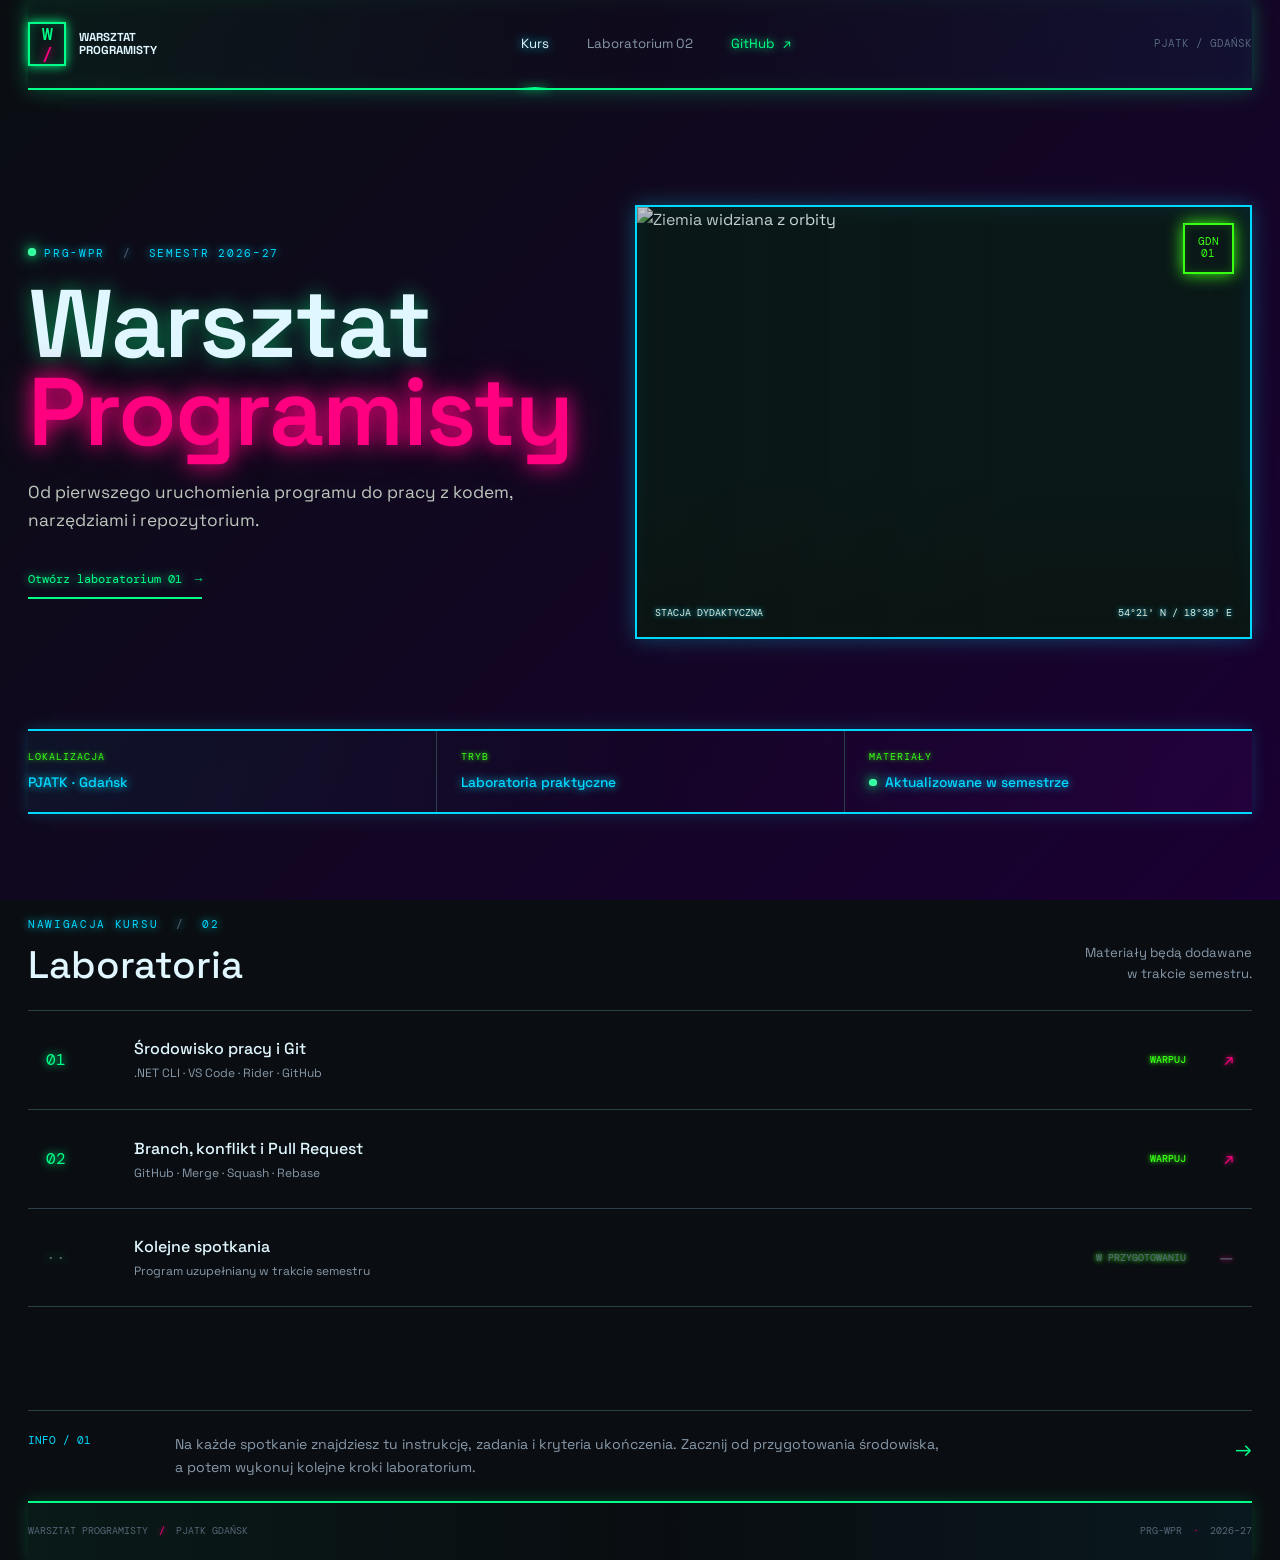
==== commit 6dfcc2aa: "lab02" ====
--- a/site/index.html
+++ b/site/index.html
@@ -20,7 +20,7 @@
     </a>
     <nav class="site-nav" aria-label="Nawigacja główna">
       <a class="nav-link is-current" href="index.html" aria-current="page">Kurs</a>
-      <a class="nav-link" href="laboratoria/lab-01.html">Laboratorium 01</a>
+      <a class="nav-link" href="laboratoria/lab-02.html">Laboratorium 02</a>
       <a class="nav-external" href="https://github.com/" target="_blank" rel="noreferrer">GitHub <span aria-hidden="true">↗</span></a>
     </nav>
     <span class="header-code">PJATK / GDAŃSK</span>
@@ -50,7 +50,7 @@
     <section class="lab-index" aria-labelledby="labs-title">
       <div class="section-heading">
         <div>
-          <p class="eyebrow">NAWIGACJA KURSU <span class="eyebrow-divider">/</span> 01</p>
+        <p class="eyebrow">NAWIGACJA KURSU <span class="eyebrow-divider">/</span> 02</p>
           <h2 id="labs-title">Laboratoria</h2>
         </div>
         <p class="section-note">Materiały będą dodawane<br>w trakcie semestru.</p>
@@ -58,6 +58,12 @@
       <a class="lab-row" href="laboratoria/lab-01.html">
         <span class="lab-number">01</span>
         <span class="lab-name"><strong>Środowisko pracy i Git</strong><small>.NET CLI · VS Code · Rider · GitHub</small></span>
+        <span class="lab-state">WARPUJ</span>
+        <span class="lab-arrow" aria-hidden="true">↗</span>
+      </a>
+      <a class="lab-row" href="laboratoria/lab-02.html">
+        <span class="lab-number">02</span>
+        <span class="lab-name"><strong>Branch, konflikt i Pull Request</strong><small>GitHub · Merge · Squash · Rebase</small></span>
         <span class="lab-state">WARPUJ</span>
         <span class="lab-arrow" aria-hidden="true">↗</span>
       </a>
@@ -81,4 +87,4 @@
     <span>PRG-WPR <span class="footer-slash">·</span> 2026–27</span>
   </footer>
 </body>
-</html>+</html>
--- a/site/assets/css/styles.css
+++ b/site/assets/css/styles.css
@@ -427,6 +427,36 @@
 .comparison-prompt { display: grid; grid-template-columns: 7rem 1fr; gap: 0.8rem; margin-left: 3.45rem; padding: 1rem 0; border-block: 1px solid var(--line); }
 .comparison-prompt .data-label { color: var(--neon-lime); text-shadow: 0 0 5px var(--neon-lime); }
 .comparison-prompt p { margin: 0; color: var(--muted); font-size: 0.82rem; }
+.concept-diagram {
+  margin: 1rem 0 1.5rem 3.45rem;
+  padding: 1rem 1.1rem;
+  border-block: 1px solid var(--line);
+  background: linear-gradient(90deg, rgba(0, 255, 136, 0.035), rgba(0, 217, 255, 0.035));
+}
+.concept-diagram figcaption { margin-bottom: 0.85rem; color: var(--muted); font-family: var(--mono); font-size: 0.68rem; letter-spacing: 0.08em; text-transform: uppercase; }
+.diagram-flow { display: flex; align-items: center; justify-content: center; gap: 0.55rem; flex-wrap: wrap; }
+.diagram-stack { display: grid; gap: 0.55rem; }
+.diagram-row { display: grid; grid-template-columns: minmax(5.5rem, 0.28fr) minmax(0, 1fr); align-items: center; gap: 0.7rem; }
+.diagram-label { color: var(--muted); font-family: var(--mono); font-size: 0.68rem; text-align: right; }
+.diagram-node {
+  min-width: 4.8rem;
+  padding: 0.5rem 0.65rem;
+  border: 1px solid var(--line);
+  color: var(--text);
+  background: rgba(10, 14, 18, 0.72);
+  font-family: var(--mono);
+  font-size: 0.7rem;
+  line-height: 1.35;
+  text-align: center;
+}
+.diagram-node.is-commit { border-color: var(--cyan); color: var(--cyan); }
+.diagram-node.is-branch { border-color: var(--neon-lime); color: var(--neon-lime); box-shadow: 0 0 8px rgba(57, 255, 20, 0.14); }
+.diagram-node.is-pr { border-color: var(--neon-purple); color: #efadff; }
+.diagram-node.is-conflict { border-color: var(--orange); color: var(--orange); }
+.diagram-node.is-result { border-color: var(--acid); color: var(--acid); }
+.diagram-arrow { color: var(--soft); font-family: var(--mono); font-size: 1rem; }
+.diagram-branch-point { color: var(--cyan); font-family: var(--mono); font-size: 1.15rem; }
+.diagram-note { margin-top: 0.7rem; color: var(--muted); font-size: 0.72rem; text-align: center; }
 .instruction-list { padding-left: 1.3rem; }
 .instruction-list li { padding: 0.35rem 0 0.35rem 0.3rem; }
 .instruction-list li::marker { color: var(--acid); font-family: var(--mono); }
@@ -531,10 +561,12 @@
   .block-heading { grid-template-columns: 2rem minmax(0, 1fr); gap: 0.5rem; }
   .block-heading h2 { font-size: 1.5rem; }
   .outcome-list { grid-template-columns: 1fr; }
-  .lesson-step > p, .lesson-step > ol, .lesson-step > .code-block, .editor-columns, .comparison-prompt, .safety-note, .git-glossary, .assignment-lede, .checklist, .extension-task { margin-left: 0; }
+  .lesson-step > p, .lesson-step > ol, .lesson-step > .code-block, .editor-columns, .comparison-prompt, .concept-diagram, .safety-note, .git-glossary, .assignment-lede, .checklist, .extension-task { margin-left: 0; }
   .lesson-step > p, .lesson-step > ol { font-size: 0.82rem; }
   .editor-columns { grid-template-columns: 1fr; gap: 0.7rem; }
   .comparison-prompt { grid-template-columns: 1fr; gap: 0.4rem; }
+  .diagram-row { grid-template-columns: 1fr; gap: 0.25rem; }
+  .diagram-label { text-align: left; }
   .git-glossary > div { grid-template-columns: 1fr; gap: 0.3rem; }
   .checklist { grid-template-columns: 1fr; }
   .next-step { grid-template-columns: 1fr auto; }
@@ -542,4 +574,4 @@
 }
 @media (prefers-reduced-motion: reduce) {
   *, *::before, *::after { scroll-behavior: auto !important; transition-duration: 0.01ms !important; animation-duration: 0.01ms !important; animation-iteration-count: 1 !important; }
-}+}
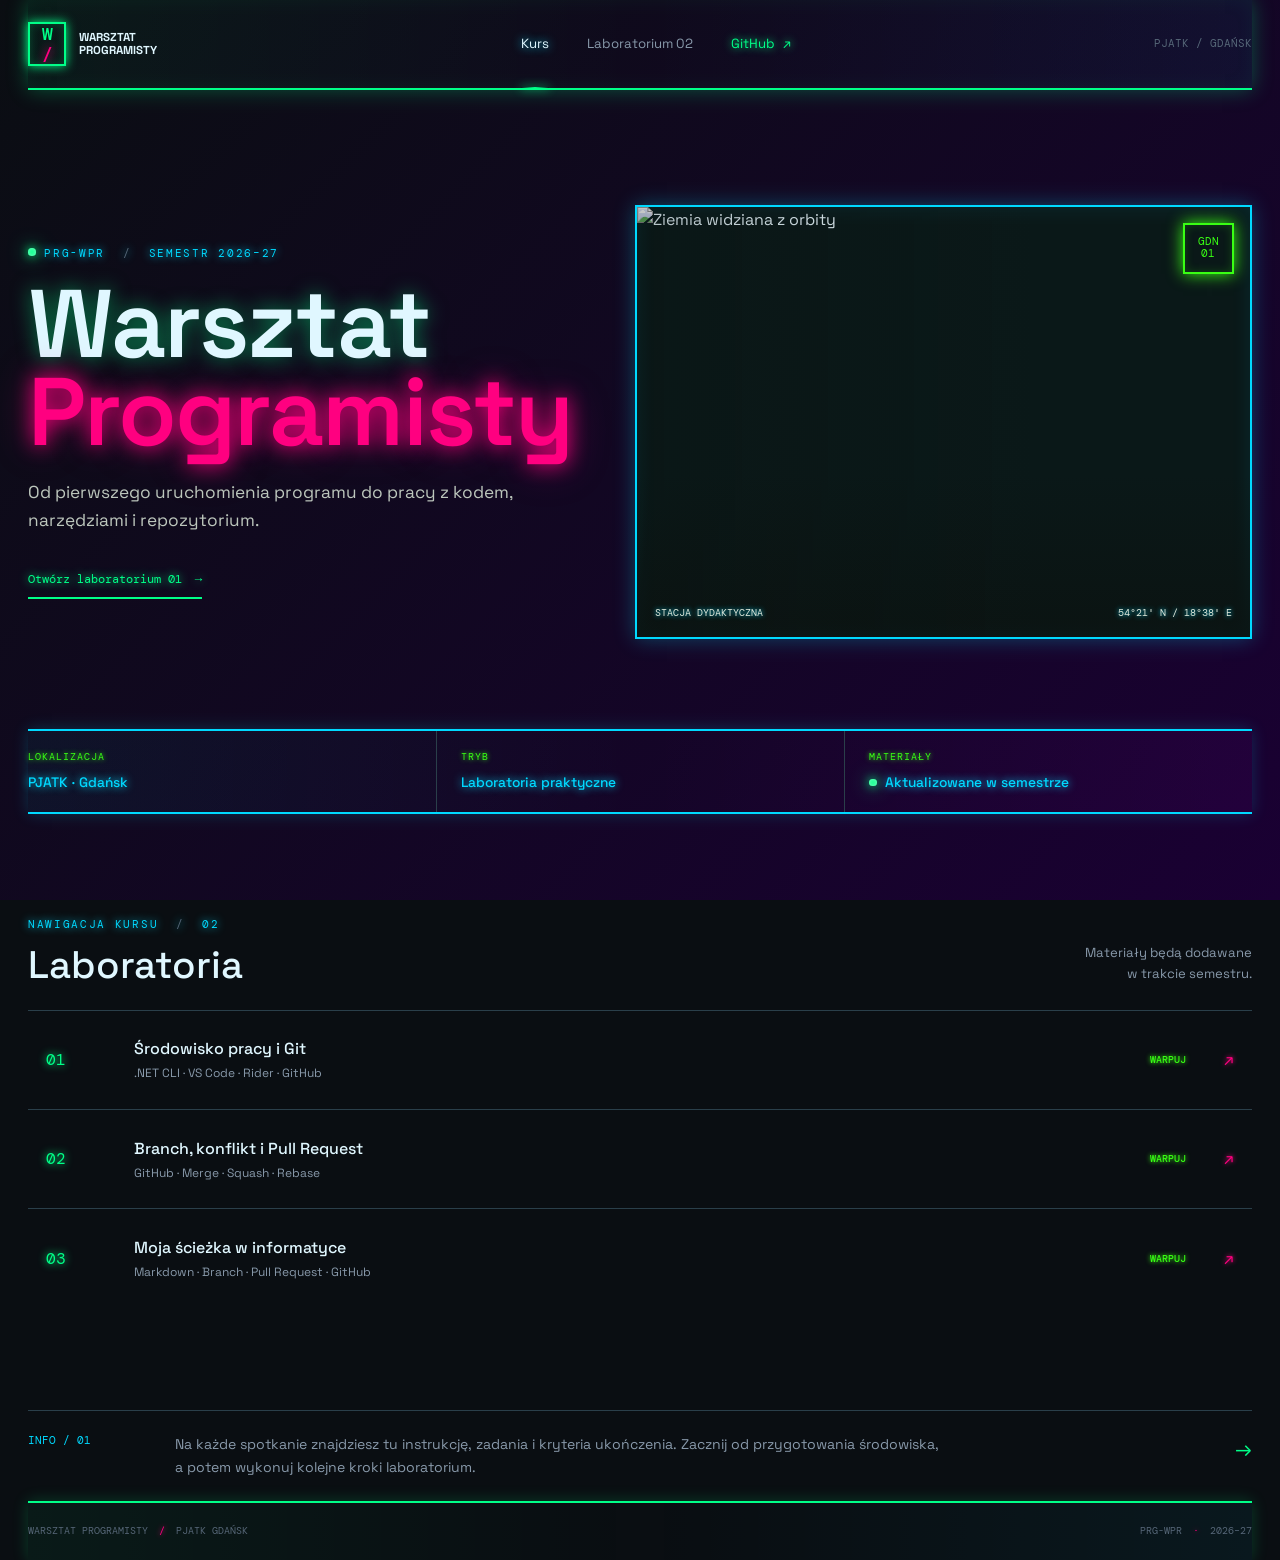
==== commit fb45197b: "lab03" ====
--- a/site/index.html
+++ b/site/index.html
@@ -67,12 +67,12 @@
         <span class="lab-state">WARPUJ</span>
         <span class="lab-arrow" aria-hidden="true">↗</span>
       </a>
-      <div class="lab-row is-pending" aria-label="Kolejne laboratoria zostaną dodane w trakcie semestru">
-        <span class="lab-number">··</span>
-        <span class="lab-name"><strong>Kolejne spotkania</strong><small>Program uzupełniany w trakcie semestru</small></span>
-        <span class="lab-state">W PRZYGOTOWANIU</span>
-        <span class="lab-arrow" aria-hidden="true">—</span>
-      </div>
+      <a class="lab-row" href="laboratoria/lab-03.html">
+        <span class="lab-number">03</span>
+        <span class="lab-name"><strong>Moja ścieżka w informatyce</strong><small>Markdown · Branch · Pull Request · GitHub</small></span>
+        <span class="lab-state">WARPUJ</span>
+        <span class="lab-arrow" aria-hidden="true">↗</span>
+      </a>
     </section>
 
     <section class="course-note" aria-label="Informacja o materiałach">
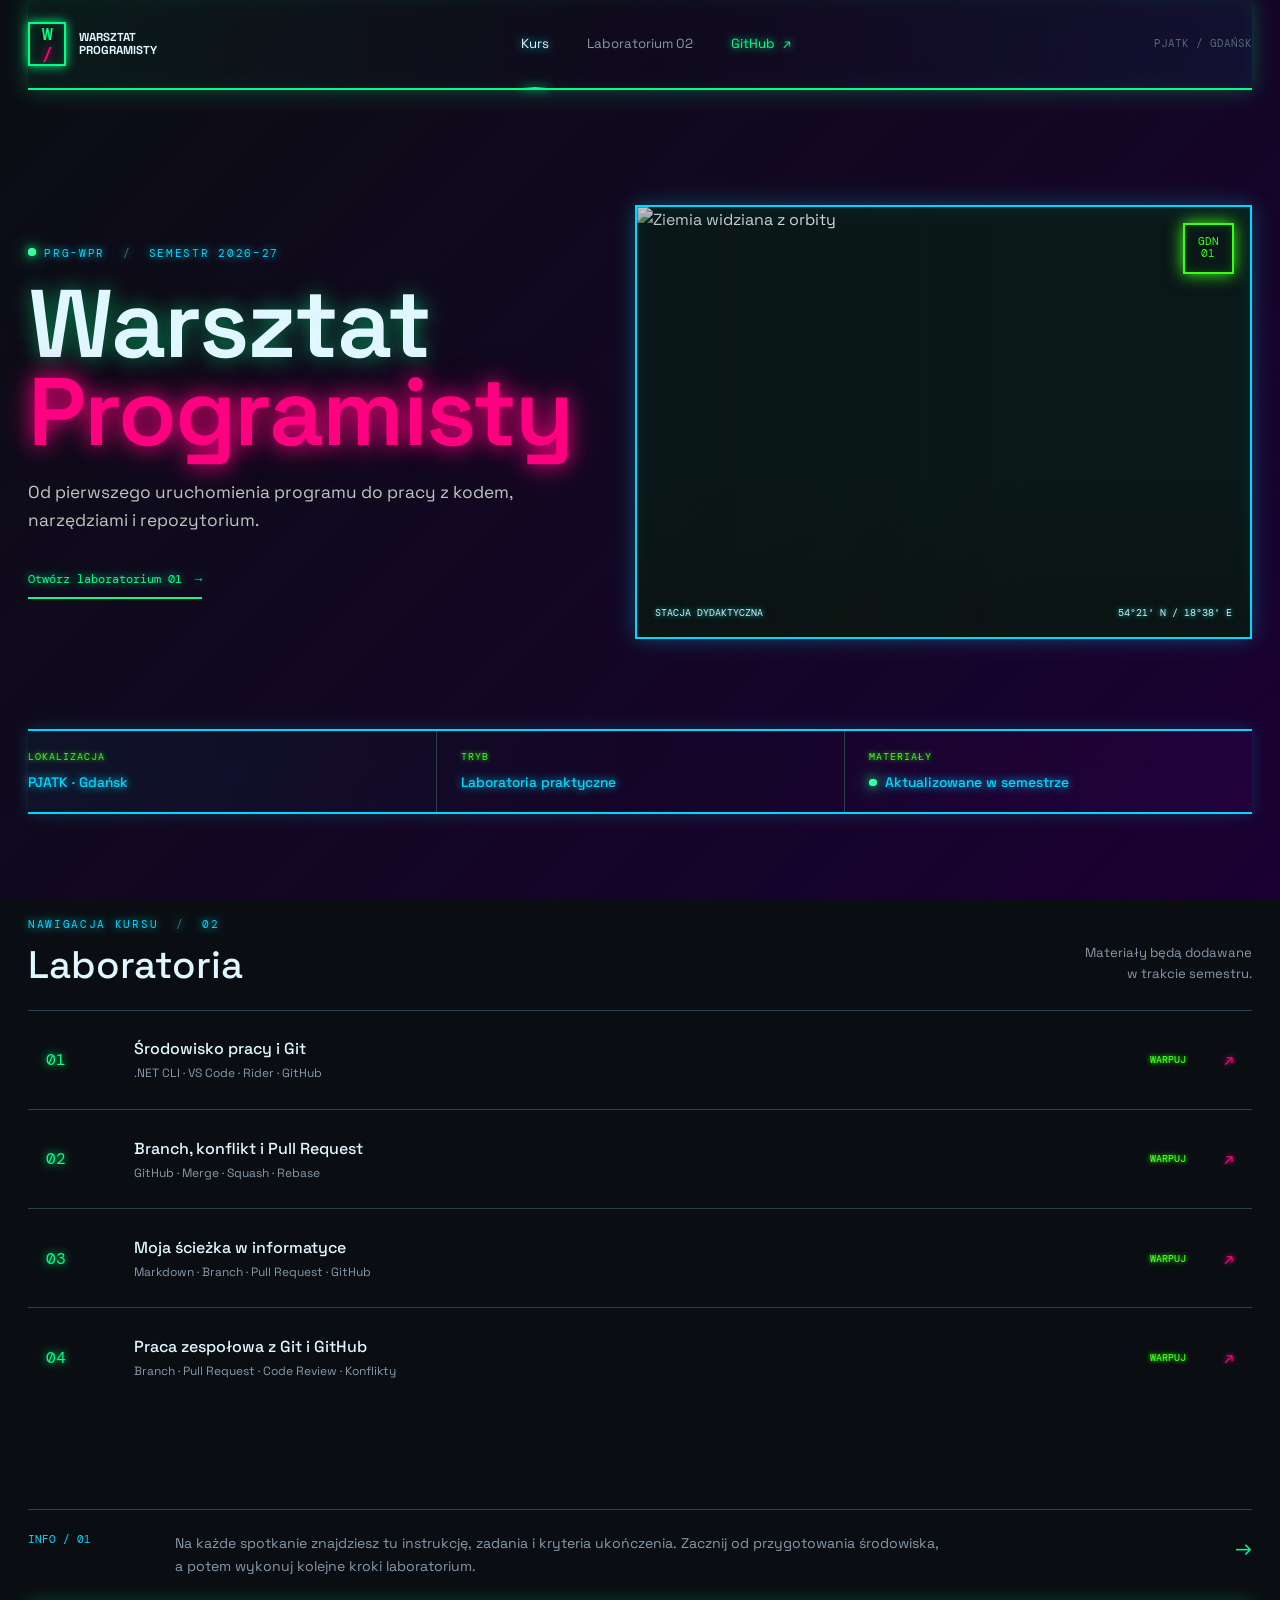
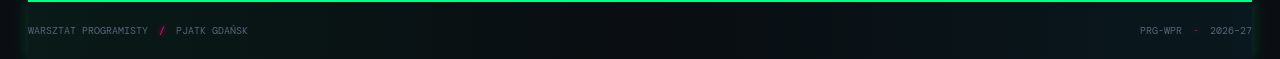
==== commit cc648ef5: "Add Laboratorium 04: Praca zespołowa z Git i GitHub - Updated index.html to include a link to Labora" ====
--- a/site/index.html
+++ b/site/index.html
@@ -73,6 +73,12 @@
         <span class="lab-state">WARPUJ</span>
         <span class="lab-arrow" aria-hidden="true">↗</span>
       </a>
+      <a class="lab-row" href="laboratoria/lab-04.html">
+        <span class="lab-number">04</span>
+        <span class="lab-name"><strong>Praca zespołowa z Git i GitHub</strong><small>Branch · Pull Request · Code Review · Konflikty</small></span>
+        <span class="lab-state">WARPUJ</span>
+        <span class="lab-arrow" aria-hidden="true">↗</span>
+      </a>
     </section>
 
     <section class="course-note" aria-label="Informacja o materiałach">
--- a/site/assets/css/styles.css
+++ b/site/assets/css/styles.css
@@ -499,6 +499,23 @@
 }
 .extension-task .data-label { color: var(--neon-pink); text-shadow: 0 0 5px var(--neon-pink); }
 .extension-task code { color: var(--neon-lime); text-shadow: 0 0 5px var(--neon-lime); }
+.role-grid { display: grid; grid-template-columns: repeat(2, minmax(0, 1fr)); gap: 1rem; margin: 1rem 0 1.3rem 3.45rem; }
+.role-card { padding: 1rem 1.1rem; border: 1px solid var(--line); background: rgba(10, 14, 18, 0.72); }
+.role-card.is-a { border-top: 2px solid var(--cyan); }
+.role-card.is-b { border-top: 2px solid var(--neon-purple); }
+.role-card h4 { margin-bottom: 0.55rem; color: var(--text); font-size: 1rem; }
+.role-card p, .role-card li { color: var(--muted); font-size: 0.8rem; }
+.role-card ul, .role-card ol { margin: 0; padding-left: 1.15rem; }
+.role-card li { padding-block: 0.22rem; }
+.role-badge { display: inline-block; margin-bottom: 0.65rem; padding: 0.25rem 0.45rem; border: 1px solid currentColor; color: var(--cyan); font-family: var(--mono); font-size: 0.64rem; letter-spacing: 0.08em; }
+.is-b .role-badge { color: #efadff; }
+.info-table-wrap { overflow-x: auto; margin: 1rem 0 1.3rem 3.45rem; }
+.info-table { width: 100%; border-collapse: collapse; font-size: 0.78rem; }
+.info-table th, .info-table td { padding: 0.7rem 0.75rem; border: 1px solid var(--line); text-align: left; vertical-align: top; }
+.info-table th { color: var(--neon-lime); font-family: var(--mono); font-weight: 500; background: rgba(57, 255, 20, 0.05); }
+.info-table td { color: var(--muted); }
+.info-table code { color: var(--cyan); }
+.branch-label { margin: 0.8rem 0 0.3rem 3.45rem; color: var(--neon-lime); font-family: var(--mono); font-size: 0.72rem; }
 .troubleshooting details { border-top: 1px solid var(--line); }
 .troubleshooting details:last-child { border-bottom: 1px solid var(--line); }
 .troubleshooting summary { padding: 0.85rem 0; color: var(--text); font-size: 0.86rem; cursor: pointer; transition: all 300ms ease; }
@@ -561,9 +578,10 @@
   .block-heading { grid-template-columns: 2rem minmax(0, 1fr); gap: 0.5rem; }
   .block-heading h2 { font-size: 1.5rem; }
   .outcome-list { grid-template-columns: 1fr; }
-  .lesson-step > p, .lesson-step > ol, .lesson-step > .code-block, .editor-columns, .comparison-prompt, .concept-diagram, .safety-note, .git-glossary, .assignment-lede, .checklist, .extension-task { margin-left: 0; }
+  .lesson-step > p, .lesson-step > ol, .lesson-step > .code-block, .editor-columns, .comparison-prompt, .concept-diagram, .safety-note, .git-glossary, .assignment-lede, .checklist, .extension-task, .role-grid, .info-table-wrap, .branch-label { margin-left: 0; }
   .lesson-step > p, .lesson-step > ol { font-size: 0.82rem; }
   .editor-columns { grid-template-columns: 1fr; gap: 0.7rem; }
+  .role-grid { grid-template-columns: 1fr; }
   .comparison-prompt { grid-template-columns: 1fr; gap: 0.4rem; }
   .diagram-row { grid-template-columns: 1fr; gap: 0.25rem; }
   .diagram-label { text-align: left; }
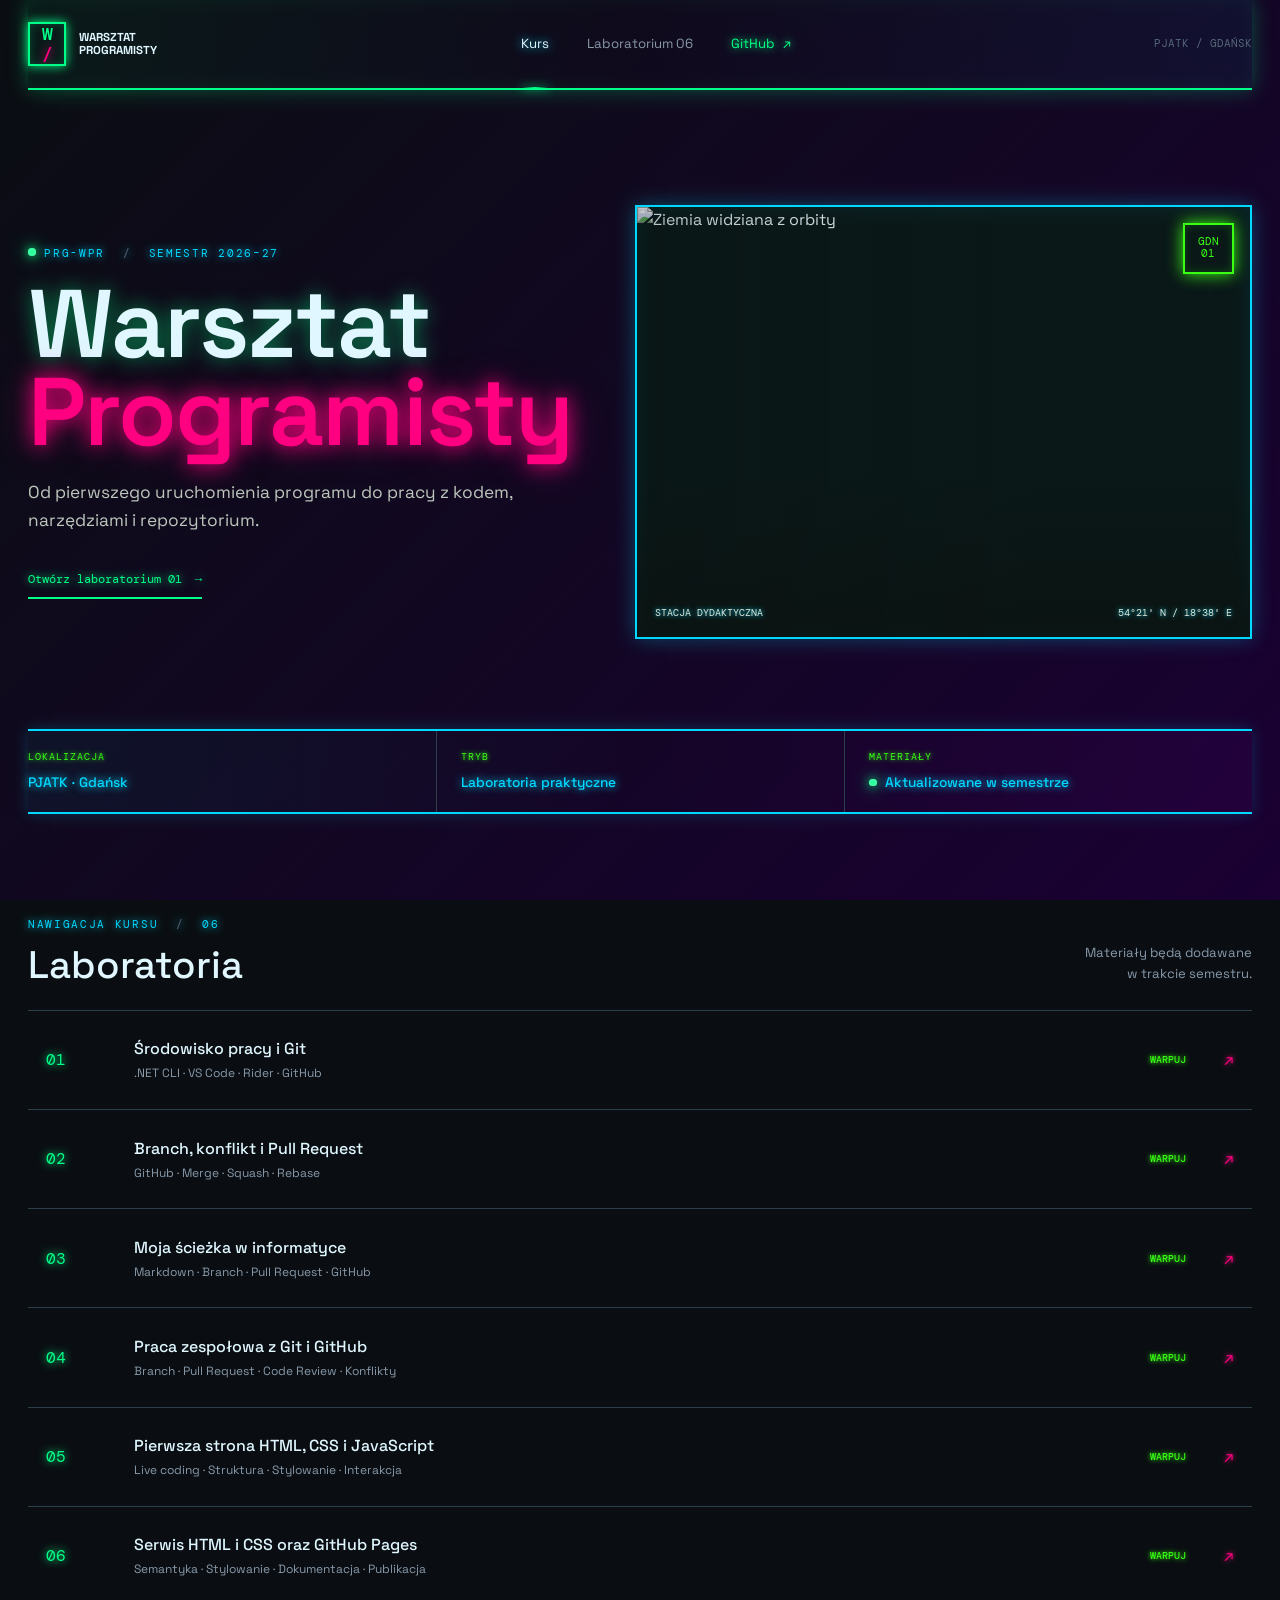
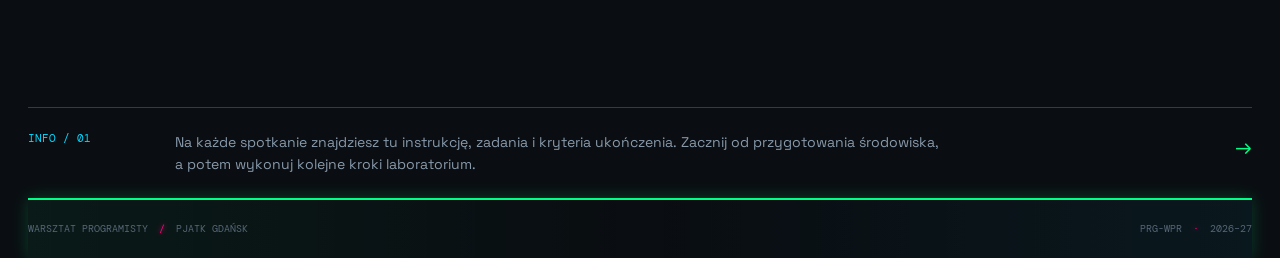
==== commit 68380639: "lab05 06" ====
--- a/site/index.html
+++ b/site/index.html
@@ -20,7 +20,7 @@
     </a>
     <nav class="site-nav" aria-label="Nawigacja główna">
       <a class="nav-link is-current" href="index.html" aria-current="page">Kurs</a>
-      <a class="nav-link" href="laboratoria/lab-02.html">Laboratorium 02</a>
+      <a class="nav-link" href="laboratoria/lab-06.html">Laboratorium 06</a>
       <a class="nav-external" href="https://github.com/" target="_blank" rel="noreferrer">GitHub <span aria-hidden="true">↗</span></a>
     </nav>
     <span class="header-code">PJATK / GDAŃSK</span>
@@ -50,7 +50,7 @@
     <section class="lab-index" aria-labelledby="labs-title">
       <div class="section-heading">
         <div>
-        <p class="eyebrow">NAWIGACJA KURSU <span class="eyebrow-divider">/</span> 02</p>
+        <p class="eyebrow">NAWIGACJA KURSU <span class="eyebrow-divider">/</span> 06</p>
           <h2 id="labs-title">Laboratoria</h2>
         </div>
         <p class="section-note">Materiały będą dodawane<br>w trakcie semestru.</p>
@@ -79,6 +79,18 @@
         <span class="lab-state">WARPUJ</span>
         <span class="lab-arrow" aria-hidden="true">↗</span>
       </a>
+      <a class="lab-row" href="laboratoria/lab-05.html">
+        <span class="lab-number">05</span>
+        <span class="lab-name"><strong>Pierwsza strona HTML, CSS i JavaScript</strong><small>Live coding · Struktura · Stylowanie · Interakcja</small></span>
+        <span class="lab-state">WARPUJ</span>
+        <span class="lab-arrow" aria-hidden="true">↗</span>
+      </a>
+      <a class="lab-row" href="laboratoria/lab-06.html">
+        <span class="lab-number">06</span>
+        <span class="lab-name"><strong>Serwis HTML i CSS oraz GitHub Pages</strong><small>Semantyka · Stylowanie · Dokumentacja · Publikacja</small></span>
+        <span class="lab-state">WARPUJ</span>
+        <span class="lab-arrow" aria-hidden="true">↗</span>
+      </a>
     </section>
 
     <section class="course-note" aria-label="Informacja o materiałach">
--- a/site/assets/css/styles.css
+++ b/site/assets/css/styles.css
@@ -364,6 +364,87 @@
   box-shadow: inset 0 0 20px rgba(0, 217, 255, 0.1);
 }
 .code-block code { white-space: pre; }
+.code-block-wrap {
+  position: relative;
+  margin: 1rem 0;
+}
+.lesson-step > .code-block-wrap { margin-left: 3.45rem; }
+.code-block-wrap .code-block {
+  margin: 0;
+  padding-top: 3.1rem;
+}
+.code-copy-button {
+  position: absolute;
+  z-index: 1;
+  top: 0.65rem;
+  right: 0.7rem;
+  padding: 0.42rem 0.65rem;
+  border: 1px solid rgba(0, 217, 255, 0.45);
+  border-radius: 3px;
+  color: var(--cyan);
+  background: #101815;
+  font-family: var(--mono);
+  font-size: 0.65rem;
+  line-height: 1;
+  letter-spacing: 0.06em;
+  text-transform: uppercase;
+  cursor: pointer;
+}
+.code-copy-button:hover { border-color: var(--acid); color: var(--acid); }
+.code-copy-button:focus-visible { outline: 2px solid var(--acid); outline-offset: 2px; }
+.code-copy-button.is-copied { border-color: var(--acid); color: var(--acid); }
+.code-copy-button.is-error { border-color: var(--orange); color: var(--orange); }
+.style-demo {
+  margin: 1rem 0 1.4rem 3.45rem;
+  padding: 1.25rem;
+  border: 1px solid var(--border);
+  background: #0f172a;
+  color: #e5edf7;
+  font-family: system-ui, sans-serif;
+  line-height: 1.6;
+}
+.demo-info-note {
+  margin: 0;
+  padding: 1rem;
+  border-left: 4px solid #5eead4;
+  border-radius: 0 8px 8px 0;
+  background: #172033;
+}
+.demo-topic-list {
+  display: grid;
+  gap: 0.75rem;
+  margin: 0;
+  padding: 0;
+  list-style: none;
+}
+.demo-topic-list li {
+  padding: 0.85rem 1rem;
+  border: 1px solid #334155;
+  border-radius: 8px;
+  background: #172033;
+}
+.demo-table-scroll { overflow-x: auto; }
+.demo-command-table {
+  width: 100%;
+  border-collapse: collapse;
+  background: #172033;
+}
+.demo-command-table caption {
+  margin-bottom: 0.5rem;
+  color: #e5edf7;
+  text-align: left;
+  font-weight: 700;
+}
+.demo-command-table th,
+.demo-command-table td {
+  padding: 0.75rem 1rem;
+  border-bottom: 1px solid #334155;
+  color: #e5edf7;
+  text-align: left;
+}
+.demo-command-table th { color: #5eead4; }
+.demo-command-table code,
+.demo-info-note code { color: #5eead4; }
 .expected-result {
   display: block;
   margin: 0.8rem 0 0 3.45rem;
@@ -578,7 +659,7 @@
   .block-heading { grid-template-columns: 2rem minmax(0, 1fr); gap: 0.5rem; }
   .block-heading h2 { font-size: 1.5rem; }
   .outcome-list { grid-template-columns: 1fr; }
-  .lesson-step > p, .lesson-step > ol, .lesson-step > .code-block, .editor-columns, .comparison-prompt, .concept-diagram, .safety-note, .git-glossary, .assignment-lede, .checklist, .extension-task, .role-grid, .info-table-wrap, .branch-label { margin-left: 0; }
+  .lesson-step > p, .lesson-step > ol, .lesson-step > .code-block, .lesson-step > .code-block-wrap, .editor-columns, .comparison-prompt, .concept-diagram, .safety-note, .git-glossary, .assignment-lede, .checklist, .extension-task, .role-grid, .info-table-wrap, .branch-label, .style-demo { margin-left: 0; }
   .lesson-step > p, .lesson-step > ol { font-size: 0.82rem; }
   .editor-columns { grid-template-columns: 1fr; gap: 0.7rem; }
   .role-grid { grid-template-columns: 1fr; }
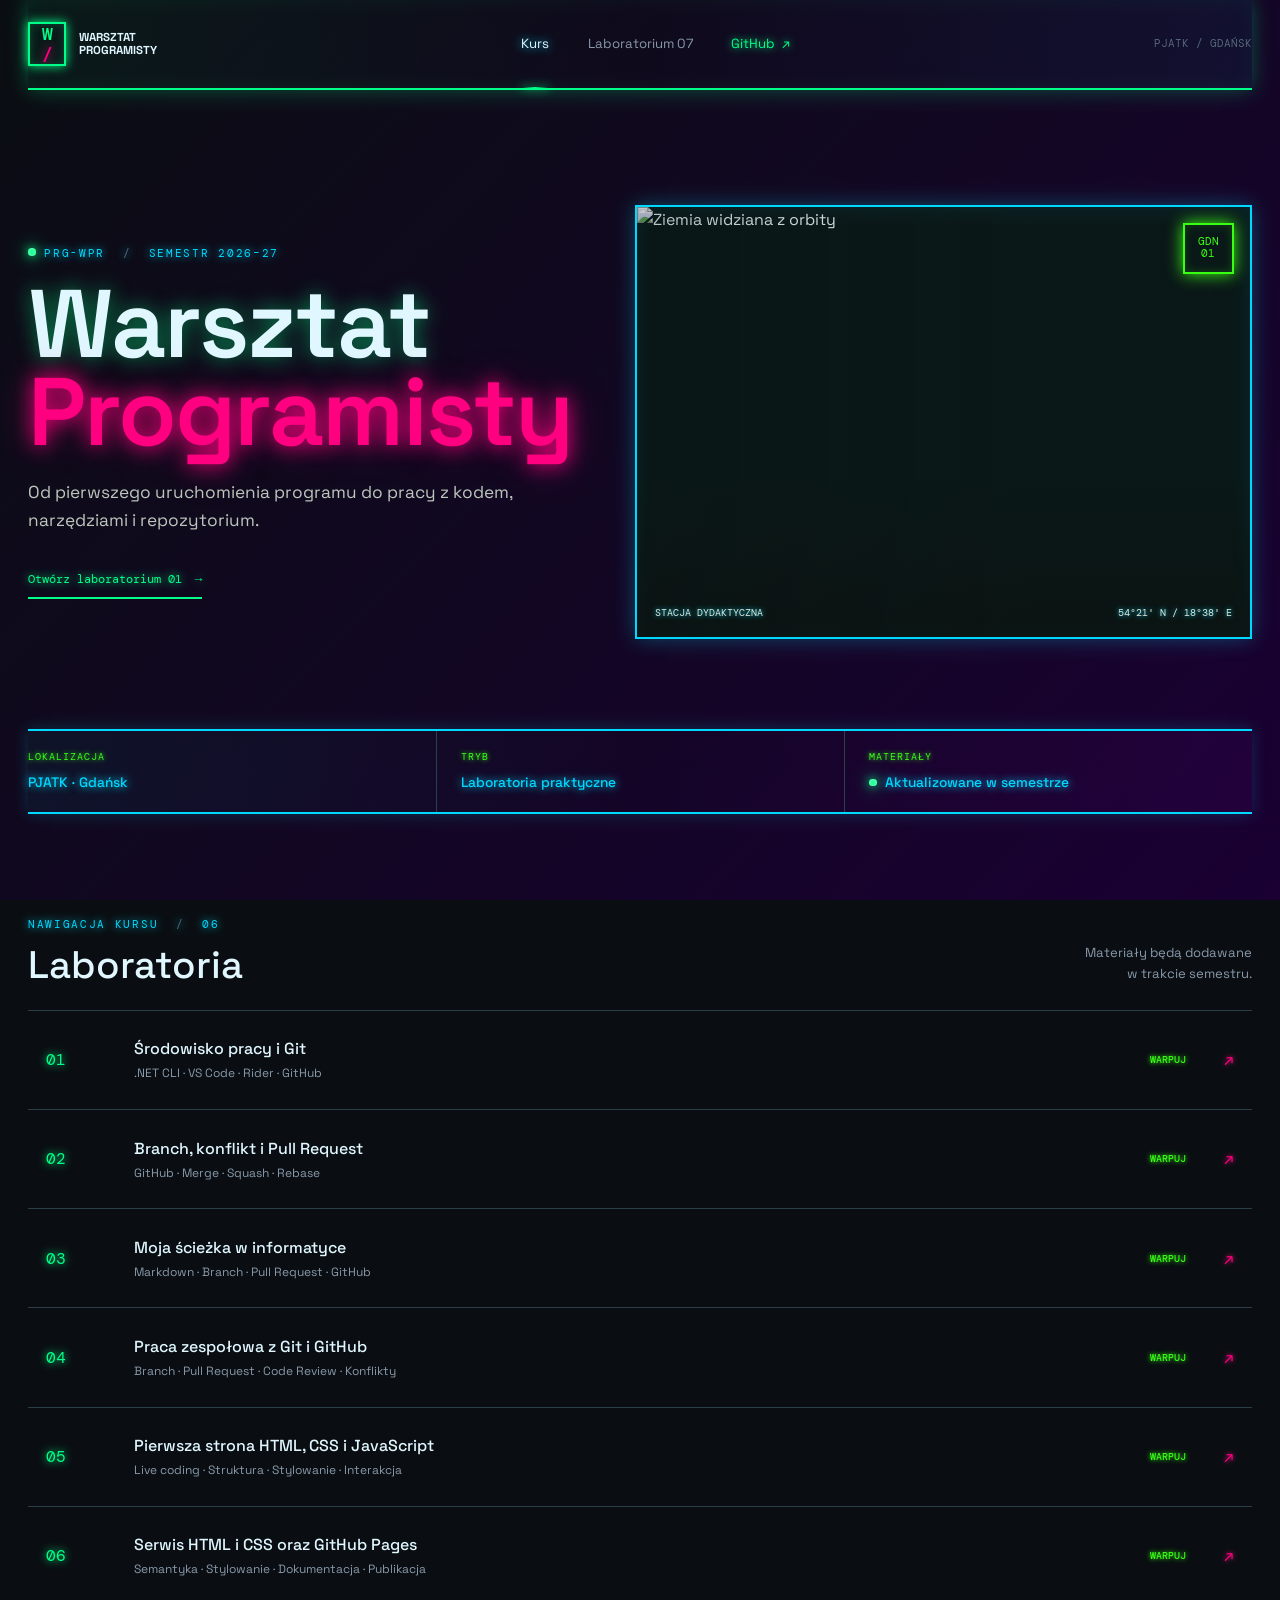
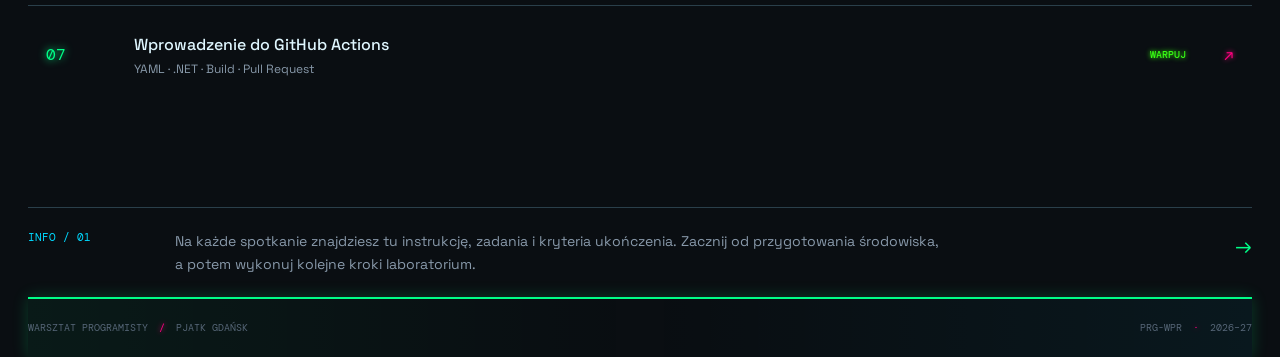
==== commit 2d79f51a: "lab07" ====
--- a/site/index.html
+++ b/site/index.html
@@ -20,7 +20,7 @@
     </a>
     <nav class="site-nav" aria-label="Nawigacja główna">
       <a class="nav-link is-current" href="index.html" aria-current="page">Kurs</a>
-      <a class="nav-link" href="laboratoria/lab-06.html">Laboratorium 06</a>
+      <a class="nav-link" href="laboratoria/lab-07.html">Laboratorium 07</a>
       <a class="nav-external" href="https://github.com/" target="_blank" rel="noreferrer">GitHub <span aria-hidden="true">↗</span></a>
     </nav>
     <span class="header-code">PJATK / GDAŃSK</span>
@@ -91,6 +91,12 @@
         <span class="lab-state">WARPUJ</span>
         <span class="lab-arrow" aria-hidden="true">↗</span>
       </a>
+      <a class="lab-row" href="laboratoria/lab-07.html">
+        <span class="lab-number">07</span>
+        <span class="lab-name"><strong>Wprowadzenie do GitHub Actions</strong><small>YAML · .NET · Build · Pull Request</small></span>
+        <span class="lab-state">WARPUJ</span>
+        <span class="lab-arrow" aria-hidden="true">↗</span>
+      </a>
     </section>
 
     <section class="course-note" aria-label="Informacja o materiałach">
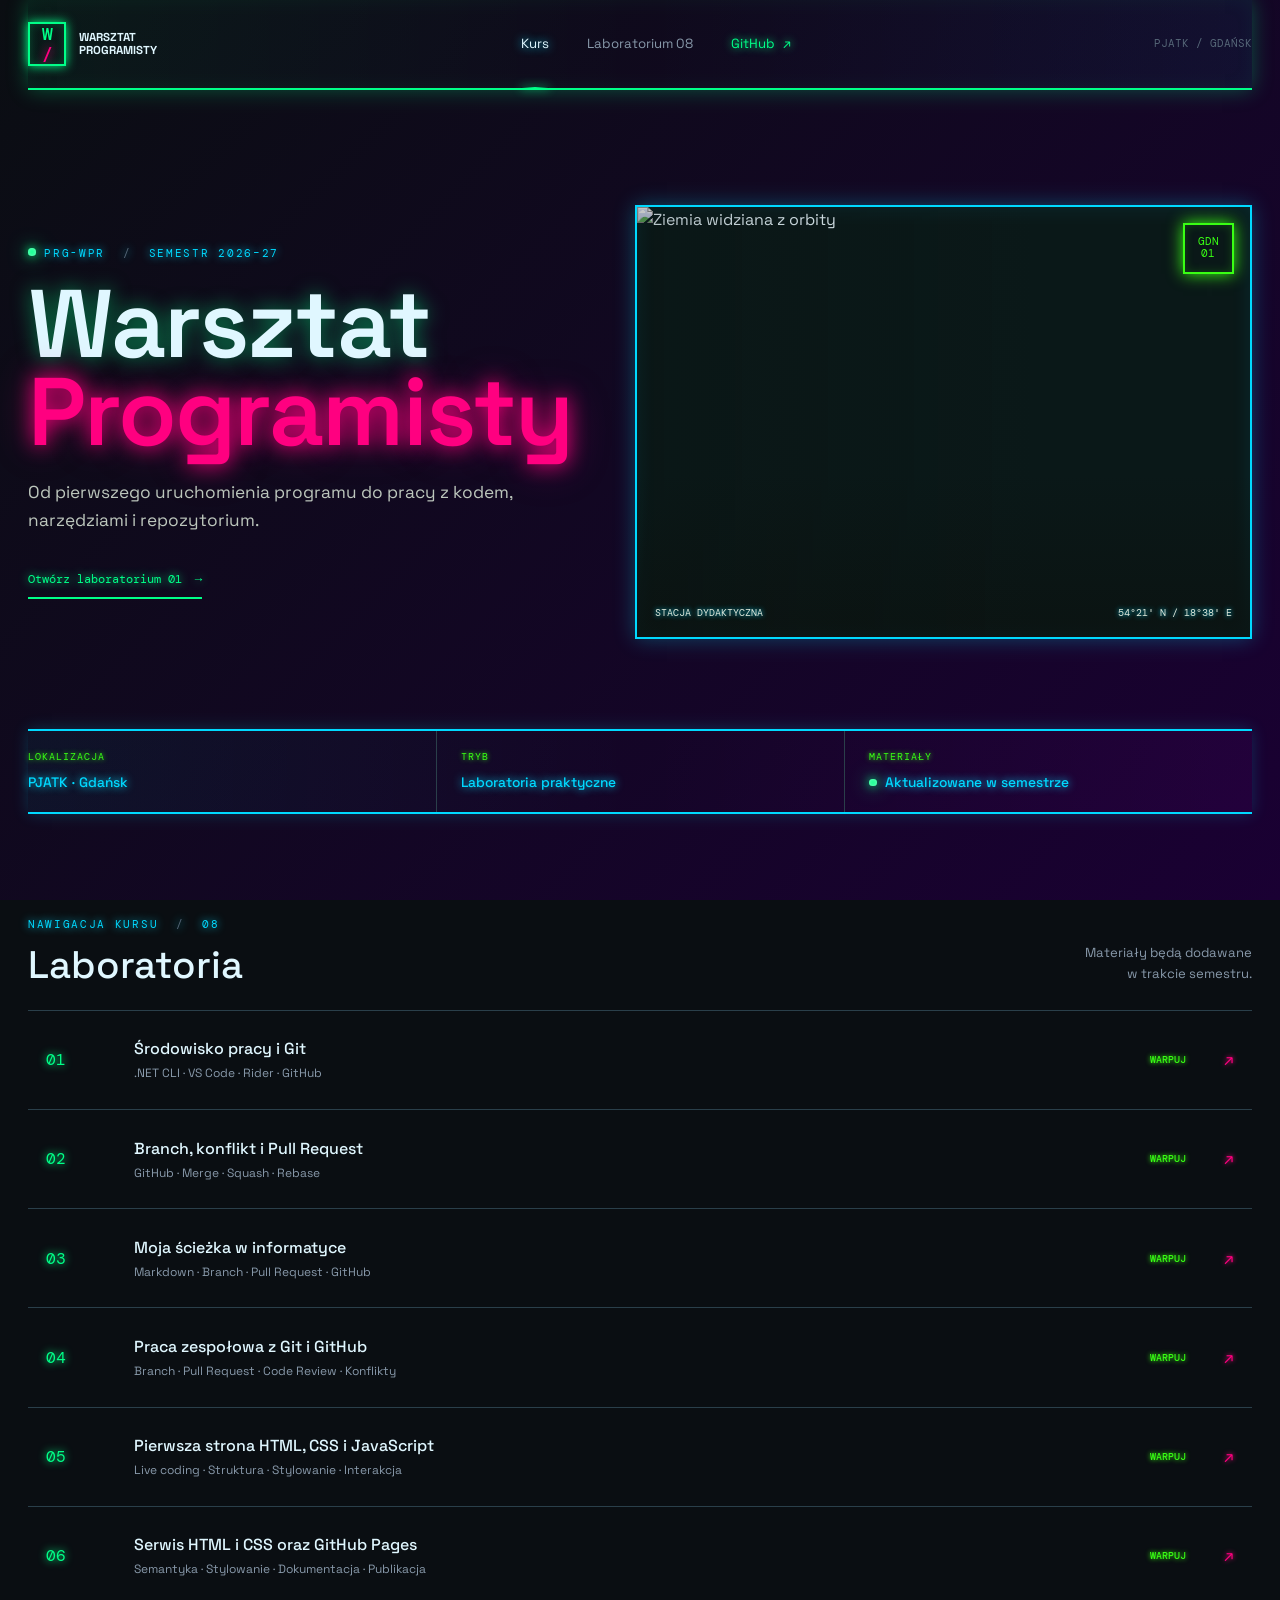
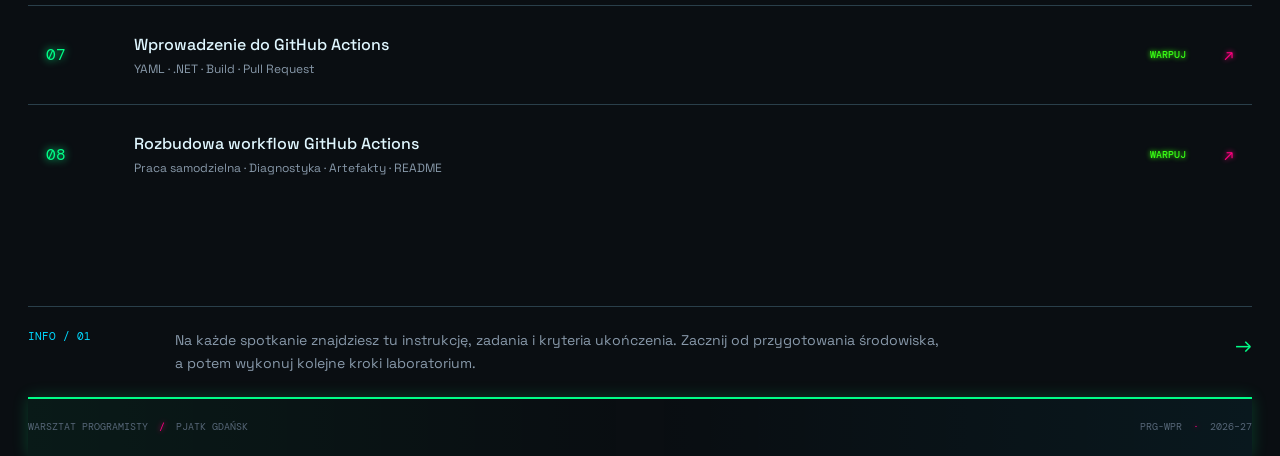
==== commit 9c235efb: "lab08" ====
--- a/site/index.html
+++ b/site/index.html
@@ -20,7 +20,7 @@
     </a>
     <nav class="site-nav" aria-label="Nawigacja główna">
       <a class="nav-link is-current" href="index.html" aria-current="page">Kurs</a>
-      <a class="nav-link" href="laboratoria/lab-07.html">Laboratorium 07</a>
+      <a class="nav-link" href="laboratoria/lab-08.html">Laboratorium 08</a>
       <a class="nav-external" href="https://github.com/" target="_blank" rel="noreferrer">GitHub <span aria-hidden="true">↗</span></a>
     </nav>
     <span class="header-code">PJATK / GDAŃSK</span>
@@ -50,7 +50,7 @@
     <section class="lab-index" aria-labelledby="labs-title">
       <div class="section-heading">
         <div>
-        <p class="eyebrow">NAWIGACJA KURSU <span class="eyebrow-divider">/</span> 06</p>
+        <p class="eyebrow">NAWIGACJA KURSU <span class="eyebrow-divider">/</span> 08</p>
           <h2 id="labs-title">Laboratoria</h2>
         </div>
         <p class="section-note">Materiały będą dodawane<br>w trakcie semestru.</p>
@@ -97,6 +97,12 @@
         <span class="lab-state">WARPUJ</span>
         <span class="lab-arrow" aria-hidden="true">↗</span>
       </a>
+      <a class="lab-row" href="laboratoria/lab-08.html">
+        <span class="lab-number">08</span>
+        <span class="lab-name"><strong>Rozbudowa workflow GitHub Actions</strong><small>Praca samodzielna · Diagnostyka · Artefakty · README</small></span>
+        <span class="lab-state">WARPUJ</span>
+        <span class="lab-arrow" aria-hidden="true">↗</span>
+      </a>
     </section>
 
     <section class="course-note" aria-label="Informacja o materiałach">
